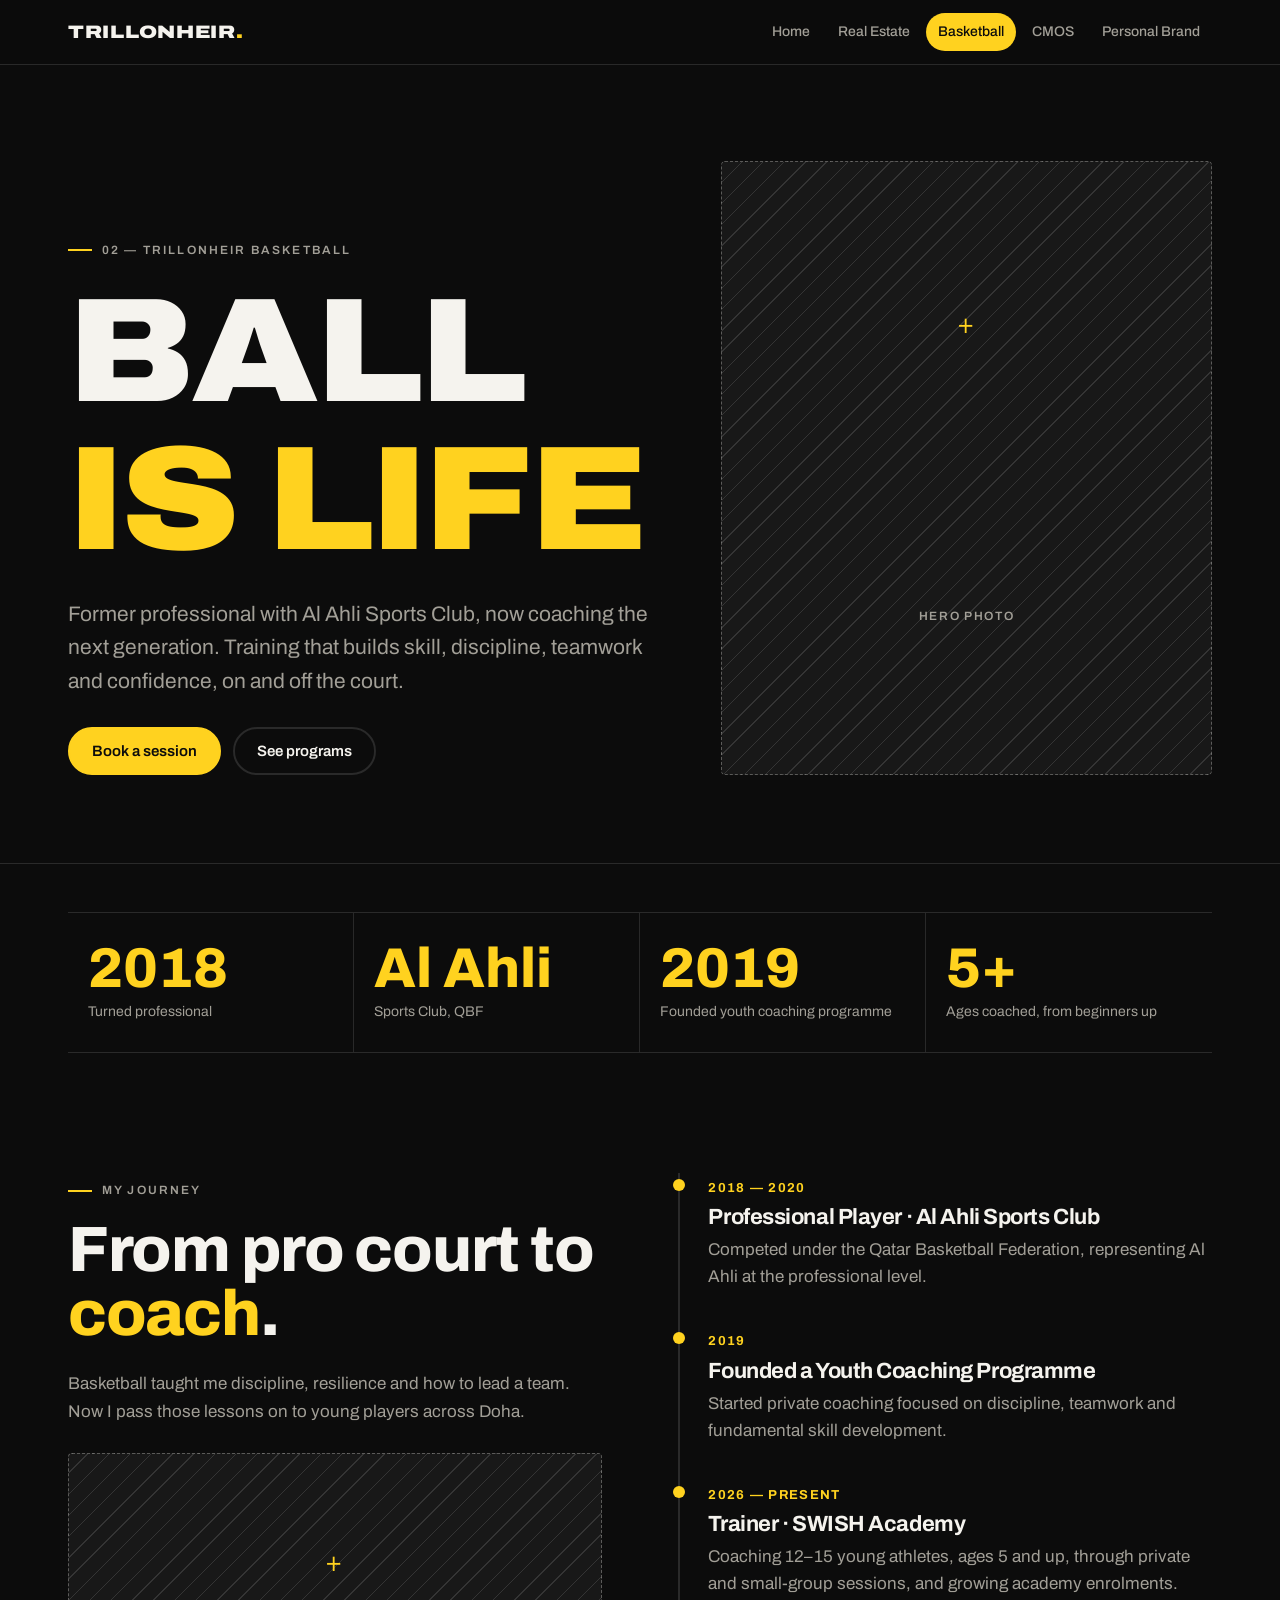
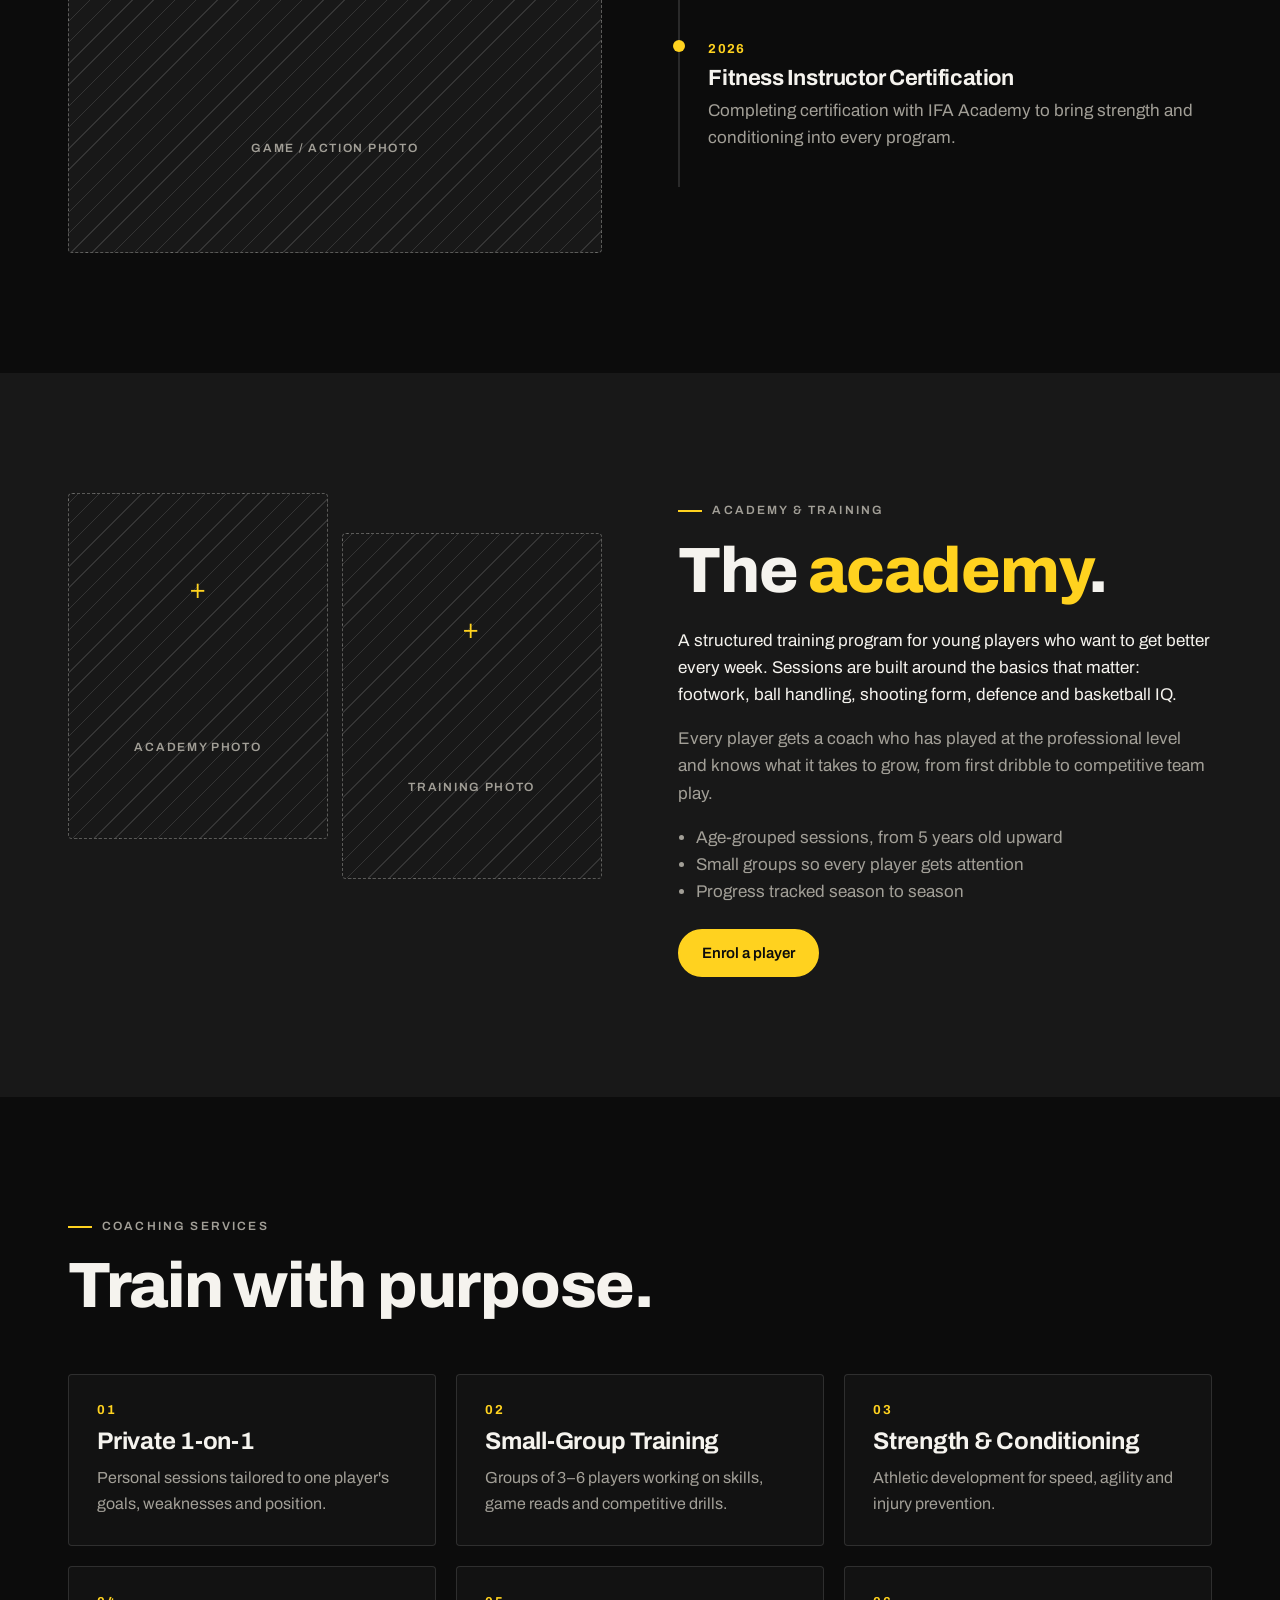
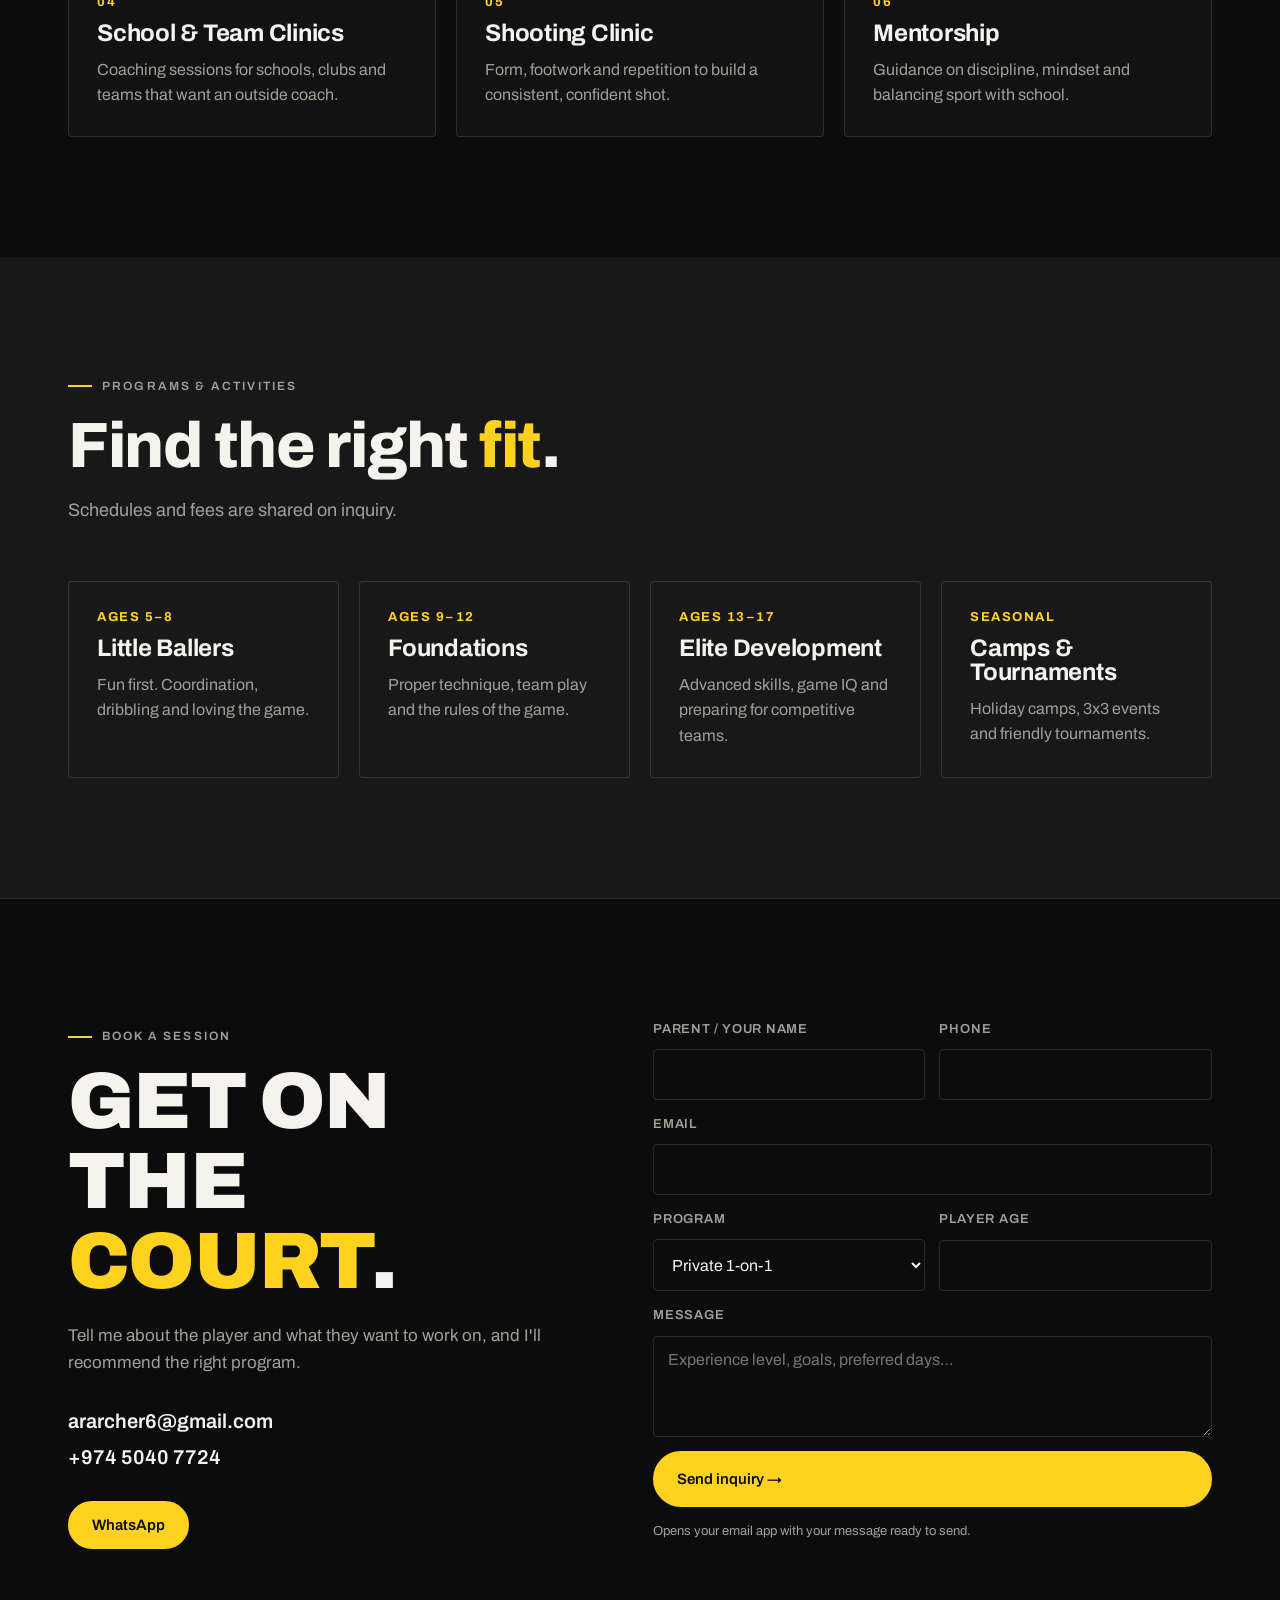
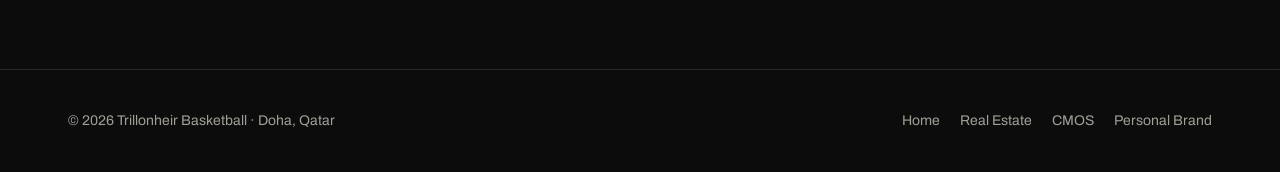
==== basketball.html @ c159a41c "Initial Trillonheir multi-page portfolio site Co-Authored-By: Claude Opus 5.5 <noreply@anthropic.com" ====
<!doctype html>
<html lang="en">
<head>
  <meta charset="utf-8">
  <meta name="viewport" content="width=device-width, initial-scale=1">
  <title>Basketball — Trillonheir</title>
  <meta name="description" content="Former Al Ahli Sports Club professional Abdur-Rahmaan Archer: basketball journey, academy, coaching services and youth programs in Doha.">
  <link rel="preconnect" href="https://fonts.googleapis.com">
  <link rel="preconnect" href="https://fonts.gstatic.com" crossorigin>
  <link href="https://fonts.googleapis.com/css2?family=Archivo:wdth,wght@62..125,400..900&display=swap" rel="stylesheet">
  <link rel="stylesheet" href="css/style.css">
</head>
<body class="t-basketball">
  <a class="skip" href="#main">Skip to content</a>

  <header class="site-header">
    <div class="wrap">
      <a class="logo" href="index.html">TRILLONHEIR<span>.</span></a>
      <button class="nav-toggle" aria-expanded="false" aria-controls="nav">MENU</button>
      <nav class="nav" id="nav">
        <a href="index.html">Home</a>
        <a href="real-estate.html">Real Estate</a>
        <a href="basketball.html" aria-current="page">Basketball</a>
        <a href="cmos.html">CMOS</a>
        <a href="personal-brand.html">Personal Brand</a>
      </nav>
    </div>
  </header>

  <main id="main">
    <section class="page-hero">
      <div class="wrap">
        <div>
          <span class="eyebrow">02 — Trillonheir Basketball</span>
          <h1>Ball<br><span class="accent">is life</span></h1>
          <p class="lead">Former professional with Al Ahli Sports Club, now coaching the next generation. Training that builds skill,
            discipline, teamwork and confidence, on and off the court.</p>
          <div class="btn-row" style="margin-top:28px">
            <a class="btn" href="#contact">Book a session</a>
            <a class="btn ghost" href="#programs">See programs</a>
          </div>
        </div>
        <div class="hero-media">
          <div class="ph">Hero photo</div>
        </div>
      </div>
    </section>

    <div class="wrap" style="padding-top:48px">
      <div class="stats reveal">
        <div><strong>2018</strong><span>Turned professional</span></div>
        <div><strong>Al Ahli</strong><span>Sports Club, QBF</span></div>
        <div><strong>2019</strong><span>Founded youth coaching programme</span></div>
        <div><strong>5+</strong><span>Ages coached, from beginners up</span></div>
      </div>
    </div>

    <!-- JOURNEY -->
    <section id="journey">
      <div class="wrap split">
        <div class="reveal">
          <span class="eyebrow">My journey</span>
          <h2 style="font-size:clamp(36px,6vw,64px);font-weight:800;margin:18px 0 24px">From pro court to <span class="accent">coach</span>.</h2>
          <p class="muted">Basketball taught me discipline, resilience and how to lead a team. Now I pass those lessons on to
            young players across Doha.</p>
          <div class="ph" style="aspect-ratio:4/3;margin-top:28px">Game / action photo</div>
        </div>
        <ol class="timeline reveal">
          <li>
            <span class="when">2018 — 2020</span>
            <h3>Professional Player · Al Ahli Sports Club</h3>
            <p>Competed under the Qatar Basketball Federation, representing Al Ahli at the professional level.</p>
          </li>
          <li>
            <span class="when">2019</span>
            <h3>Founded a Youth Coaching Programme</h3>
            <p>Started private coaching focused on discipline, teamwork and fundamental skill development.</p>
          </li>
          <li>
            <span class="when">2026 — Present</span>
            <h3>Trainer · SWISH Academy</h3>
            <p>Coaching 12–15 young athletes, ages 5 and up, through private and small-group sessions, and growing academy enrolments.</p>
          </li>
          <li>
            <span class="when">2026</span>
            <h3>Fitness Instructor Certification</h3>
            <p>Completing certification with IFA Academy to bring strength and conditioning into every program.</p>
          </li>
        </ol>
      </div>
    </section>

    <!-- ACADEMY -->
    <section class="alt" id="academy">
      <div class="wrap split">
        <div class="reveal" style="display:grid;grid-template-columns:1fr 1fr;gap:14px">
          <div class="ph" style="aspect-ratio:3/4">Academy photo</div>
          <div class="ph" style="aspect-ratio:3/4;margin-top:40px">Training photo</div>
        </div>
        <div class="reveal">
          <span class="eyebrow">Academy &amp; training</span>
          <h2 style="font-size:clamp(36px,6vw,64px);font-weight:800;margin:18px 0 24px">The <span class="accent">academy</span>.</h2>
          <p>A structured training program for young players who want to get better every week. Sessions are built around
            the basics that matter: footwork, ball handling, shooting form, defence and basketball IQ.</p>
          <p class="muted">Every player gets a coach who has played at the professional level and knows what it takes to grow,
            from first dribble to competitive team play.</p>
          <ul class="muted" style="padding-left:18px;margin:0 0 24px">
            <li>Age-grouped sessions, from 5 years old upward</li>
            <li>Small groups so every player gets attention</li>
            <li>Progress tracked season to season</li>
          </ul>
          <a class="btn" href="#contact">Enrol a player</a>
        </div>
      </div>
    </section>

    <!-- COACHING SERVICES -->
    <section id="services">
      <div class="wrap">
        <div class="section-head reveal">
          <span class="eyebrow">Coaching services</span>
          <h2>Train with purpose.</h2>
        </div>
        <div class="grid grid-3">
          <div class="card reveal"><span class="num">01</span><h3>Private 1-on-1</h3><p>Personal sessions tailored to one player's goals, weaknesses and position.</p></div>
          <div class="card reveal"><span class="num">02</span><h3>Small-Group Training</h3><p>Groups of 3–6 players working on skills, game reads and competitive drills.</p></div>
          <div class="card reveal"><span class="num">03</span><h3>Strength &amp; Conditioning</h3><p>Athletic development for speed, agility and injury prevention.</p></div>
          <div class="card reveal"><span class="num">04</span><h3>School &amp; Team Clinics</h3><p>Coaching sessions for schools, clubs and teams that want an outside coach.</p></div>
          <div class="card reveal"><span class="num">05</span><h3>Shooting Clinic</h3><p>Form, footwork and repetition to build a consistent, confident shot.</p></div>
          <div class="card reveal"><span class="num">06</span><h3>Mentorship</h3><p>Guidance on discipline, mindset and balancing sport with school.</p></div>
        </div>
      </div>
    </section>

    <!-- PROGRAMS -->
    <section class="alt" id="programs">
      <div class="wrap">
        <div class="section-head reveal">
          <span class="eyebrow">Programs &amp; activities</span>
          <h2>Find the right <span class="accent">fit</span>.</h2>
          <p>Schedules and fees are shared on inquiry.</p>
        </div>
        <div class="grid grid-4">
          <div class="card reveal"><span class="num">AGES 5–8</span><h3>Little Ballers</h3><p>Fun first. Coordination, dribbling and loving the game.</p></div>
          <div class="card reveal"><span class="num">AGES 9–12</span><h3>Foundations</h3><p>Proper technique, team play and the rules of the game.</p></div>
          <div class="card reveal"><span class="num">AGES 13–17</span><h3>Elite Development</h3><p>Advanced skills, game IQ and preparing for competitive teams.</p></div>
          <div class="card reveal"><span class="num">SEASONAL</span><h3>Camps &amp; Tournaments</h3><p>Holiday camps, 3x3 events and friendly tournaments.</p></div>
        </div>
      </div>
    </section>

    <!-- CONTACT -->
    <section class="contact" id="contact">
      <div class="wrap contact-grid">
        <div class="reveal">
          <span class="eyebrow">Book a session</span>
          <h2>Get on the <span class="accent">court</span>.</h2>
          <p class="muted">Tell me about the player and what they want to work on, and I'll recommend the right program.</p>
          <div class="contact-lines">
            <a href="mailto:ararcher6@gmail.com">ararcher6@gmail.com</a>
            <a href="tel:+97450407724">+974 5040 7724</a>
          </div>
          <div class="btn-row">
            <a class="btn" href="https://wa.me/97450407724?text=Hi%2C%20I%27d%20like%20to%20book%20basketball%20training" target="_blank" rel="noopener">WhatsApp</a>
          </div>
        </div>
        <form class="form reveal" data-to="ararcher6@gmail.com" data-subject="Basketball inquiry">
          <div class="row">
            <label>Parent / your name<input name="name" required autocomplete="name"></label>
            <label>Phone<input name="phone" type="tel" autocomplete="tel"></label>
          </div>
          <label>Email<input name="email" type="email" required autocomplete="email"></label>
          <div class="row">
            <label>Program
              <select name="topic"><option>Private 1-on-1</option><option>Small-group training</option><option>Academy enrolment</option><option>Camp / clinic</option><option>School or team booking</option></select>
            </label>
            <label>Player age<input name="age" inputmode="numeric"></label>
          </div>
          <label>Message<textarea name="message" rows="4" placeholder="Experience level, goals, preferred days…"></textarea></label>
          <button class="btn" type="submit">Send inquiry →</button>
          <p class="note">Opens your email app with your message ready to send.</p>
        </form>
      </div>
    </section>
  </main>

  <footer class="site-footer">
    <div class="wrap">
      <span>© <span data-year>2026</span> Trillonheir Basketball · Doha, Qatar</span>
      <nav><a href="index.html">Home</a><a href="real-estate.html">Real Estate</a><a href="cmos.html">CMOS</a><a href="personal-brand.html">Personal Brand</a></nav>
    </div>
  </footer>
  <script src="js/main.js"></script>
</body>
</html>
---- css/style.css ----
/* =========================================================
   TRILLONHEIR — shared styles
   Each page sets a theme class on <body>:
     .t-home  .t-realestate  .t-basketball  .t-cmos  .t-personal
   Change a page's colours by editing its block below.
   ========================================================= */

:root {
  --font-display: "Archivo", "Arial Narrow", sans-serif;
  --font-body: "Archivo", system-ui, sans-serif;
  --radius: 4px;
  --max: 1240px;
  --gutter: clamp(16px, 4vw, 48px);
}

/* ---------- Colour identities ---------- */
.t-home {
  --bg: #f2eee5; --bg-2: #e8e2d4; --ink: #111; --muted: #5b574f;
  --accent: #111; --accent-ink: #f2eee5; --line: rgba(0,0,0,.14);
}
.t-basketball { /* black with yellow accents */
  --bg: #0c0c0c; --bg-2: #181818; --ink: #f5f3ee; --muted: #a29f97;
  --accent: #ffd21f; --accent-ink: #0c0c0c; --line: rgba(255,255,255,.12);
}
.t-cmos { /* blue with pink accents */
  --bg: #0b1a4a; --bg-2: #112562; --ink: #eef1ff; --muted: #9fabd6;
  --accent: #ff6fb1; --accent-ink: #0b1a4a; --line: rgba(255,255,255,.14);
}
.t-realestate { /* green with red accents */
  --bg: #0f3a2c; --bg-2: #154a39; --ink: #f1efe6; --muted: #a8bdb2;
  --accent: #e5483f; --accent-ink: #fff; --line: rgba(255,255,255,.14);
}
.t-personal {
  --bg: #ebe5d9; --bg-2: #dfd7c7; --ink: #1a1714; --muted: #6a6257;
  --accent: #1a1714; --accent-ink: #ebe5d9; --line: rgba(0,0,0,.14);
}

/* ---------- Base ---------- */
*, *::before, *::after { box-sizing: border-box; }
html { scroll-behavior: smooth; -webkit-text-size-adjust: 100%; }
body {
  margin: 0; background: var(--bg); color: var(--ink);
  font-family: var(--font-body); font-size: 17px; line-height: 1.6;
  -webkit-font-smoothing: antialiased;
}
img { display: block; max-width: 100%; height: auto; }
a { color: inherit; }
h1, h2, h3, h4 { font-family: var(--font-display); line-height: 1; margin: 0; letter-spacing: -.02em; }
p { margin: 0 0 1em; }
.wrap { width: 100%; max-width: var(--max); margin: 0 auto; padding: 0 var(--gutter); }
.accent { color: var(--accent); }
.muted { color: var(--muted); }
.eyebrow {
  font-size: 12px; font-weight: 600; letter-spacing: .18em; text-transform: uppercase;
  color: var(--muted); display: inline-flex; gap: 10px; align-items: center;
}
.eyebrow::before { content: ""; width: 24px; height: 2px; background: var(--accent); }
.skip { position: absolute; left: -999px; }
.skip:focus { left: 16px; top: 16px; z-index: 100; background: var(--accent); color: var(--accent-ink); padding: 8px 12px; }

/* ---------- Header / nav ---------- */
.site-header {
  position: sticky; top: 0; z-index: 50;
  background: color-mix(in srgb, var(--bg) 88%, transparent);
  backdrop-filter: blur(10px); -webkit-backdrop-filter: blur(10px);
  border-bottom: 1px solid var(--line);
}
.site-header .wrap { display: flex; align-items: center; justify-content: space-between; height: 64px; }
.logo { font-family: var(--font-display); font-weight: 900; font-stretch: 125%; letter-spacing: .04em; text-decoration: none; font-size: 18px; }
.logo span { color: var(--accent); }
.nav { display: flex; gap: 4px; }
.nav a {
  text-decoration: none; font-size: 14px; font-weight: 500; padding: 8px 12px; border-radius: 99px;
  color: var(--muted); transition: color .2s, background .2s;
}
.nav a:hover { color: var(--ink); background: var(--line); }
.nav a[aria-current="page"] { color: var(--accent-ink); background: var(--accent); }
.nav-toggle {
  display: none; background: none; border: 1px solid var(--line); color: var(--ink);
  border-radius: 99px; padding: 8px 14px; font: 600 13px var(--font-body); letter-spacing: .08em; cursor: pointer;
}
@media (max-width: 860px) {
  .nav-toggle { display: block; }
  .nav {
    position: absolute; top: 64px; left: 0; right: 0; flex-direction: column; gap: 0;
    background: var(--bg); border-bottom: 1px solid var(--line); padding: 8px var(--gutter) 16px;
    display: none;
  }
  .nav.open { display: flex; }
  .nav a { padding: 14px 4px; border-radius: 0; border-bottom: 1px solid var(--line); font-size: 17px; }
  .nav a[aria-current="page"] { background: none; color: var(--accent); }
}

/* ---------- Buttons ---------- */
.btn {
  display: inline-flex; align-items: center; gap: 10px; text-decoration: none; cursor: pointer;
  font: 600 15px var(--font-body); padding: 14px 22px; border-radius: 99px; border: 2px solid var(--accent);
  background: var(--accent); color: var(--accent-ink); transition: transform .15s, background .2s, color .2s;
}
.btn:hover { transform: translateY(-2px); }
.btn.ghost { background: transparent; color: var(--ink); border-color: var(--line); }
.btn.ghost:hover { border-color: var(--ink); }
.btn-row { display: flex; flex-wrap: wrap; gap: 12px; }

/* ---------- Sections ---------- */
section { padding: clamp(64px, 10vw, 120px) 0; }
.section-head { display: grid; gap: 18px; margin-bottom: clamp(32px, 5vw, 56px); max-width: 760px; }
.section-head h2 { font-size: clamp(36px, 6vw, 64px); font-weight: 800; }
.section-head p { color: var(--muted); font-size: 18px; margin: 0; }
.alt { background: var(--bg-2); }

/* ---------- Page hero (inner pages) ---------- */
.page-hero { padding: clamp(48px, 8vw, 96px) 0 clamp(48px, 8vw, 88px); border-bottom: 1px solid var(--line); }
.page-hero .wrap { display: grid; grid-template-columns: 1.2fr 1fr; gap: clamp(32px, 5vw, 64px); align-items: end; }
.page-hero h1 { font-size: clamp(42px, 12vw, 148px); font-weight: 900; font-stretch: 112%; text-transform: uppercase; margin: 18px 0 24px; }
.page-hero .lead { font-size: clamp(18px, 2vw, 21px); color: var(--muted); max-width: 52ch; }
.page-hero .hero-media { aspect-ratio: 4/5; border-radius: var(--radius); overflow: hidden; }
.page-hero .hero-media img { width: 100%; height: 100%; object-fit: cover; }
@media (max-width: 860px) { .page-hero .wrap { grid-template-columns: 1fr; } .page-hero .hero-media { aspect-ratio: 4/3; } }

/* ---------- Image placeholders (swap for <img>) ---------- */
.ph {
  position: relative; width: 100%; height: 100%; min-height: 180px; border-radius: var(--radius);
  background:
    repeating-linear-gradient(-45deg, transparent 0 14px, var(--line) 14px 15px),
    var(--bg-2);
  border: 1px dashed color-mix(in srgb, var(--ink) 30%, transparent);
  display: grid; place-items: center; text-align: center; color: var(--muted);
  font-size: 12px; font-weight: 600; letter-spacing: .14em; text-transform: uppercase; padding: 16px;
}
.ph[style*="aspect-ratio"] { height: auto; }
.grid > *, .split > *, [style*="grid-template-columns"] > * { min-width: 0; }
.ph::before { content: "+"; display: block; font-size: 28px; font-weight: 300; line-height: 1; margin-bottom: 6px; color: var(--accent); }

/* ---------- Cards / grids ---------- */
.grid { display: grid; gap: 20px; }
.grid-2 { grid-template-columns: repeat(2, 1fr); }
.grid-3 { grid-template-columns: repeat(3, 1fr); }
.grid-4 { grid-template-columns: repeat(4, 1fr); }
@media (max-width: 960px) { .grid-3, .grid-4 { grid-template-columns: repeat(2, 1fr); } }
@media (max-width: 620px) { .grid-2, .grid-3, .grid-4 { grid-template-columns: 1fr; } }

.card {
  border: 1px solid var(--line); border-radius: var(--radius); padding: 28px;
  display: flex; flex-direction: column; gap: 12px; background: color-mix(in srgb, var(--bg-2) 50%, transparent);
  transition: border-color .2s, transform .2s;
}
.card:hover { border-color: var(--accent); transform: translateY(-3px); }
.card .num { font: 700 13px var(--font-body); color: var(--accent); letter-spacing: .12em; }
.card h3 { font-size: 24px; font-weight: 700; letter-spacing: -.01em; }
.card p { color: var(--muted); margin: 0; font-size: 16px; }
.card ul { margin: 4px 0 0; padding-left: 18px; color: var(--muted); font-size: 15px; }

/* listing cards */
.listing { padding: 0; overflow: hidden; }
.listing .ph, .listing img { border-radius: 0; border: 0; aspect-ratio: 4/3; min-height: 0; }
.listing .body { padding: 22px 24px 26px; display: grid; gap: 8px; }
.tag {
  justify-self: start; font-size: 11px; font-weight: 700; letter-spacing: .14em; text-transform: uppercase;
  padding: 5px 10px; border-radius: 99px; background: var(--accent); color: var(--accent-ink);
}
.meta { display: flex; flex-wrap: wrap; gap: 6px 16px; font-size: 14px; color: var(--muted); }
.price { font-weight: 700; font-size: 18px; }

/* stat strip */
.stats { display: grid; grid-template-columns: repeat(4, 1fr); border-top: 1px solid var(--line); border-bottom: 1px solid var(--line); }
.stats > div { padding: 28px 20px; border-right: 1px solid var(--line); }
.stats > div:last-child { border-right: 0; }
.stats strong { display: block; font-family: var(--font-display); font-size: clamp(36px, 5vw, 56px); font-weight: 800; color: var(--accent); line-height: 1; }
.stats span { font-size: 14px; color: var(--muted); }
@media (max-width: 760px) { .stats { grid-template-columns: repeat(2, 1fr); } .stats > div:nth-child(2) { border-right: 0; } .stats > div:nth-child(-n+2) { border-bottom: 1px solid var(--line); } }

/* timeline */
.timeline { list-style: none; margin: 0; padding: 0; border-left: 2px solid var(--line); }
.timeline li { position: relative; padding: 0 0 36px 28px; }
.timeline li::before { content: ""; position: absolute; left: -7px; top: 6px; width: 12px; height: 12px; border-radius: 50%; background: var(--accent); }
.timeline .when { font-size: 13px; font-weight: 700; letter-spacing: .1em; text-transform: uppercase; color: var(--accent); }
.timeline h3 { font-size: 22px; margin: 6px 0 8px; font-weight: 700; }
.timeline p { color: var(--muted); margin: 0; }

/* split layout */
.split { display: grid; grid-template-columns: 1fr 1fr; gap: clamp(32px, 6vw, 80px); align-items: start; }
@media (max-width: 860px) { .split { grid-template-columns: 1fr; } }

/* ---------- Contact ---------- */
.contact { border-top: 1px solid var(--line); }
.contact-grid { display: grid; grid-template-columns: 1fr 1.1fr; gap: clamp(32px, 6vw, 80px); }
.contact h2 { font-size: clamp(40px, 7vw, 80px); font-weight: 900; text-transform: uppercase; margin: 16px 0 20px; }
.contact-lines { display: grid; gap: 4px; margin: 28px 0; }
.contact-lines a { font-size: 20px; text-decoration: none; font-weight: 600; }
.contact-lines a:hover { color: var(--accent); }
.form { display: grid; gap: 14px; }
.form label { display: grid; gap: 6px; font-size: 13px; font-weight: 600; letter-spacing: .06em; text-transform: uppercase; color: var(--muted); }
.form input, .form select, .form textarea {
  width: 100%; font: 400 16px var(--font-body); color: var(--ink); background: transparent;
  border: 1px solid var(--line); border-radius: var(--radius); padding: 14px; text-transform: none; letter-spacing: 0;
}
.form select option { color: #111; }
.form input:focus, .form select:focus, .form textarea:focus { outline: 2px solid var(--accent); outline-offset: 1px; border-color: transparent; }
.form .row { display: grid; grid-template-columns: 1fr 1fr; gap: 14px; }
.form .note { font-size: 13px; color: var(--muted); margin: 0; }
@media (max-width: 860px) { .contact-grid { grid-template-columns: 1fr; } }
@media (max-width: 520px) { .form .row { grid-template-columns: 1fr; } }

/* ---------- Footer ---------- */
.site-footer { border-top: 1px solid var(--line); padding: 40px 0; font-size: 14px; color: var(--muted); }
.site-footer .wrap { display: flex; flex-wrap: wrap; justify-content: space-between; gap: 20px; }
.site-footer nav { display: flex; flex-wrap: wrap; gap: 6px 20px; }
.site-footer a { text-decoration: none; }
.site-footer a:hover { color: var(--ink); }

/* ---------- Home ---------- */
.home-hero { padding: clamp(32px, 5vw, 56px) 0 0; }
.home-hero .wrap { display: grid; grid-template-columns: 1.3fr 1fr; gap: clamp(24px, 4vw, 56px); align-items: end; }
.wordmark {
  font-family: var(--font-display); font-weight: 900; font-stretch: 125%; text-transform: uppercase;
  font-size: clamp(48px, 10.5vw, 150px); line-height: .86; letter-spacing: -.03em; margin: 20px 0 28px;
}
.home-hero .intro { font-size: clamp(18px, 2vw, 22px); max-width: 46ch; }
.home-hero .portrait { aspect-ratio: 3/4; overflow: hidden; border-radius: var(--radius); }
.home-hero .portrait img { width: 100%; height: 100%; object-fit: cover; object-position: top; filter: grayscale(1); mix-blend-mode: multiply; }
@media (max-width: 860px) { .home-hero .wrap { grid-template-columns: 1fr; } .home-hero .portrait { aspect-ratio: 1/1; } }

/* Picture tiles linking to each page */
.tiles { display: grid; grid-template-columns: repeat(2, 1fr); gap: 16px; }
.tile {
  --t-bg: #111; --t-accent: #fff;
  position: relative; display: block; overflow: hidden; border-radius: var(--radius); aspect-ratio: 4/5;
  text-decoration: none; color: #fff; isolation: isolate;
  /* Shown until a cover photo is added */
  background:
    radial-gradient(circle at 85% 15%, color-mix(in srgb, var(--t-accent) 35%, transparent), transparent 55%),
    repeating-linear-gradient(-45deg, transparent 0 22px, rgba(255,255,255,.04) 22px 23px),
    var(--t-bg);
}
.tile img { position: absolute; inset: 0; width: 100%; height: 100%; object-fit: cover; transition: transform .6s ease; z-index: -2; }
.tile::after {
  content: ""; position: absolute; inset: 0; z-index: -1;
  background: linear-gradient(180deg, transparent 30%, color-mix(in srgb, var(--t-bg) 92%, transparent) 88%);
}
.tile:hover img { transform: scale(1.05); }
.tile .tile-body { position: absolute; left: 0; right: 0; bottom: 0; padding: clamp(20px, 3vw, 32px); }
.tile .tile-num { font-size: 13px; font-weight: 700; letter-spacing: .14em; color: var(--t-accent); }
.tile h3 { font-size: clamp(36px, 5vw, 64px); font-weight: 900; font-stretch: 112%; text-transform: uppercase; margin: 8px 0 10px; }
.tile p { margin: 0; opacity: .85; font-size: 16px; max-width: 36ch; }
.tile .go {
  position: absolute; top: clamp(16px, 2vw, 24px); right: clamp(16px, 2vw, 24px);
  width: 52px; height: 52px; border-radius: 50%; background: var(--t-accent); color: var(--t-bg);
  display: grid; place-items: center; font-size: 22px; transition: transform .3s;
}
.tile:hover .go { transform: rotate(-45deg); }
.tile.re { --t-bg: #0f3a2c; --t-accent: #e5483f; }
.tile.bb { --t-bg: #0c0c0c; --t-accent: #ffd21f; }
.tile.cm { --t-bg: #0b1a4a; --t-accent: #ff6fb1; }
.tile.pb { --t-bg: #2a2520; --t-accent: #ebe5d9; }
@media (max-width: 700px) { .tiles { grid-template-columns: 1fr; } .tile { aspect-ratio: 4/4.4; } }

/* Gallery (masonry via columns) */
.gallery { columns: 3 260px; column-gap: 16px; }
.gallery figure { margin: 0 0 16px; break-inside: avoid; position: relative; border-radius: var(--radius); overflow: hidden; }
.gallery figcaption {
  position: absolute; left: 10px; bottom: 10px; right: 10px; font-size: 12px; font-weight: 600; letter-spacing: .06em;
  color: #fff; background: rgba(0,0,0,.55); backdrop-filter: blur(4px); padding: 6px 10px; border-radius: 99px; width: fit-content;
}

/* Personal brand mood board */
.mood { display: grid; grid-template-columns: repeat(6, 1fr); grid-auto-rows: 120px; gap: 14px; }
.mood .ph { min-height: 0; }
.mood .a { grid-column: span 3; grid-row: span 4; }
.mood .b { grid-column: span 3; grid-row: span 2; }
.mood .c { grid-column: span 2; grid-row: span 2; }
.mood .d { grid-column: span 1; grid-row: span 2; }
.mood .e { grid-column: span 2; grid-row: span 3; }
.mood .f { grid-column: span 4; grid-row: span 3; }
@media (max-width: 720px) {
  .mood { grid-template-columns: repeat(2, 1fr); grid-auto-rows: 110px; }
  .mood .a, .mood .f { grid-column: span 2; grid-row: span 3; }
  .mood .b, .mood .c, .mood .d, .mood .e { grid-column: span 1; grid-row: span 2; }
}

/* Reveal on scroll */
.reveal { opacity: 0; transform: translateY(24px); transition: opacity .7s ease, transform .7s ease; }
.reveal.in { opacity: 1; transform: none; }
@media (prefers-reduced-motion: reduce) { .reveal { opacity: 1; transform: none; } }
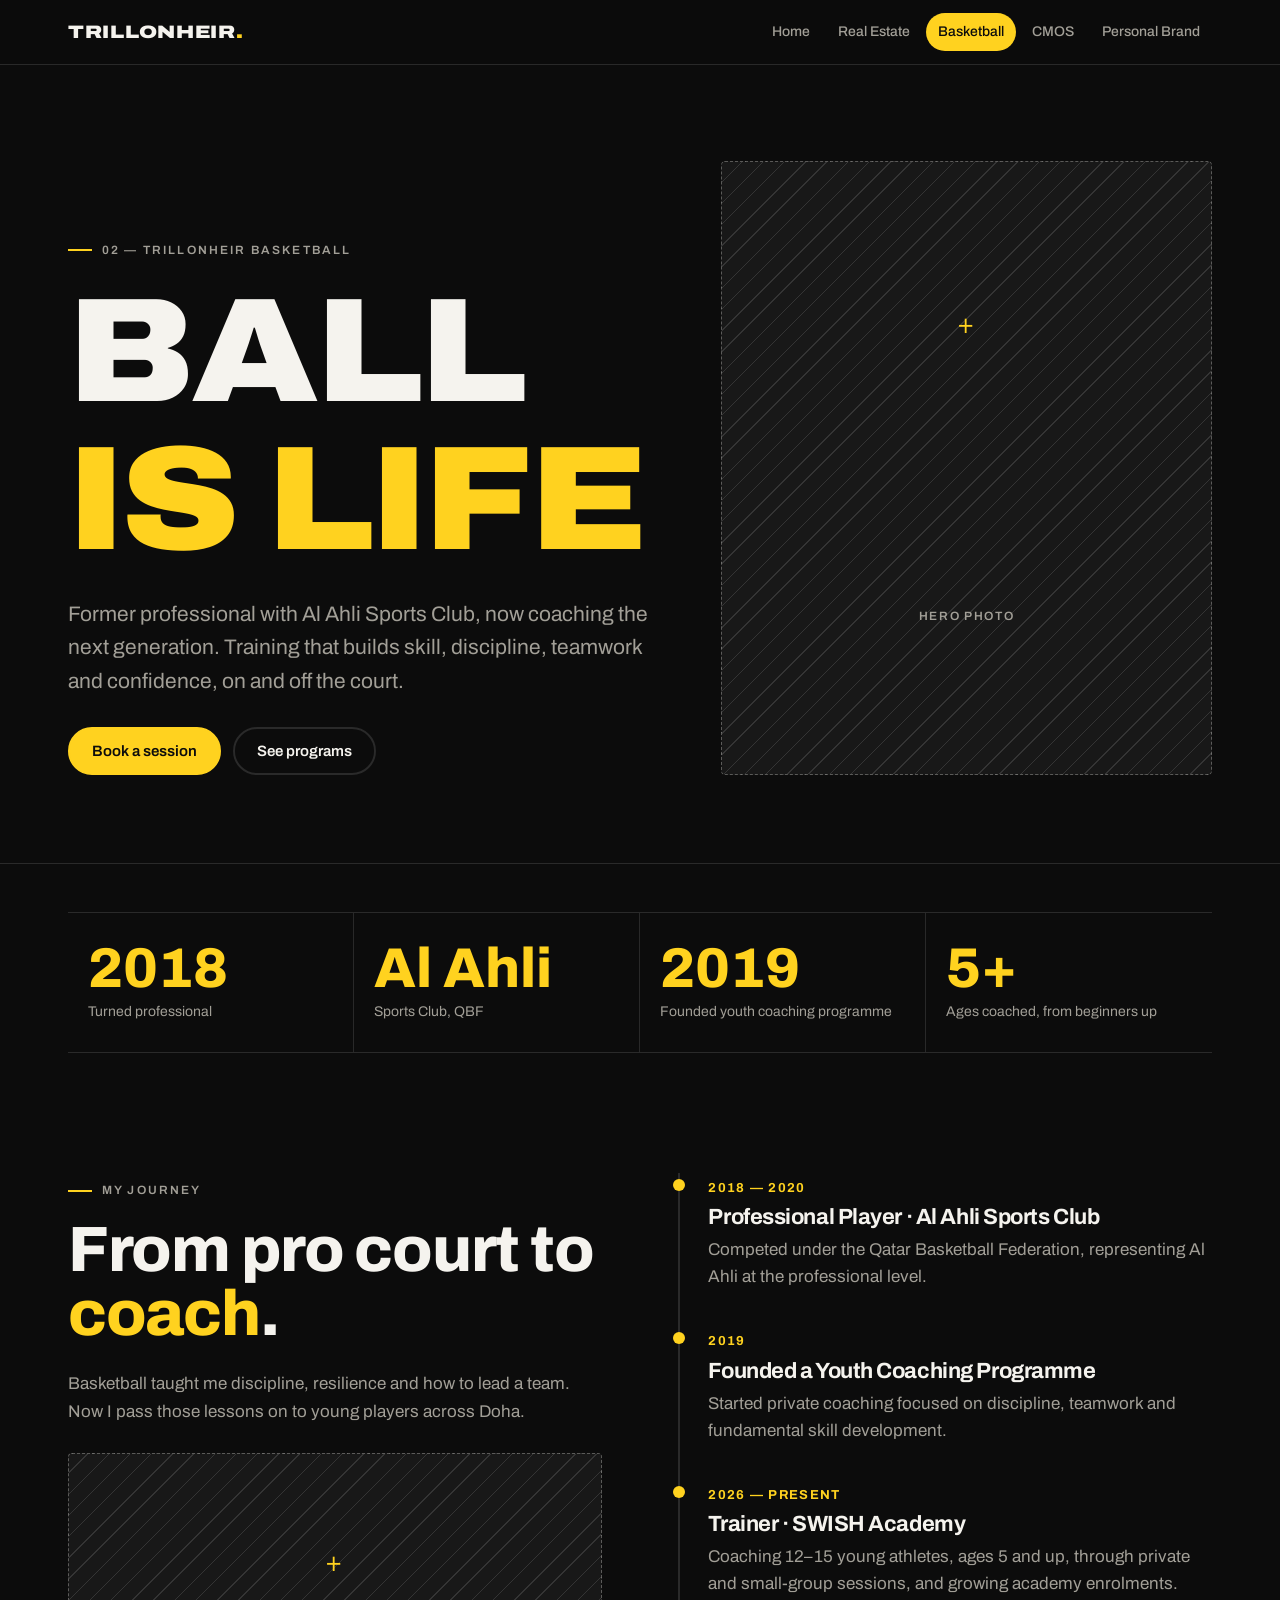
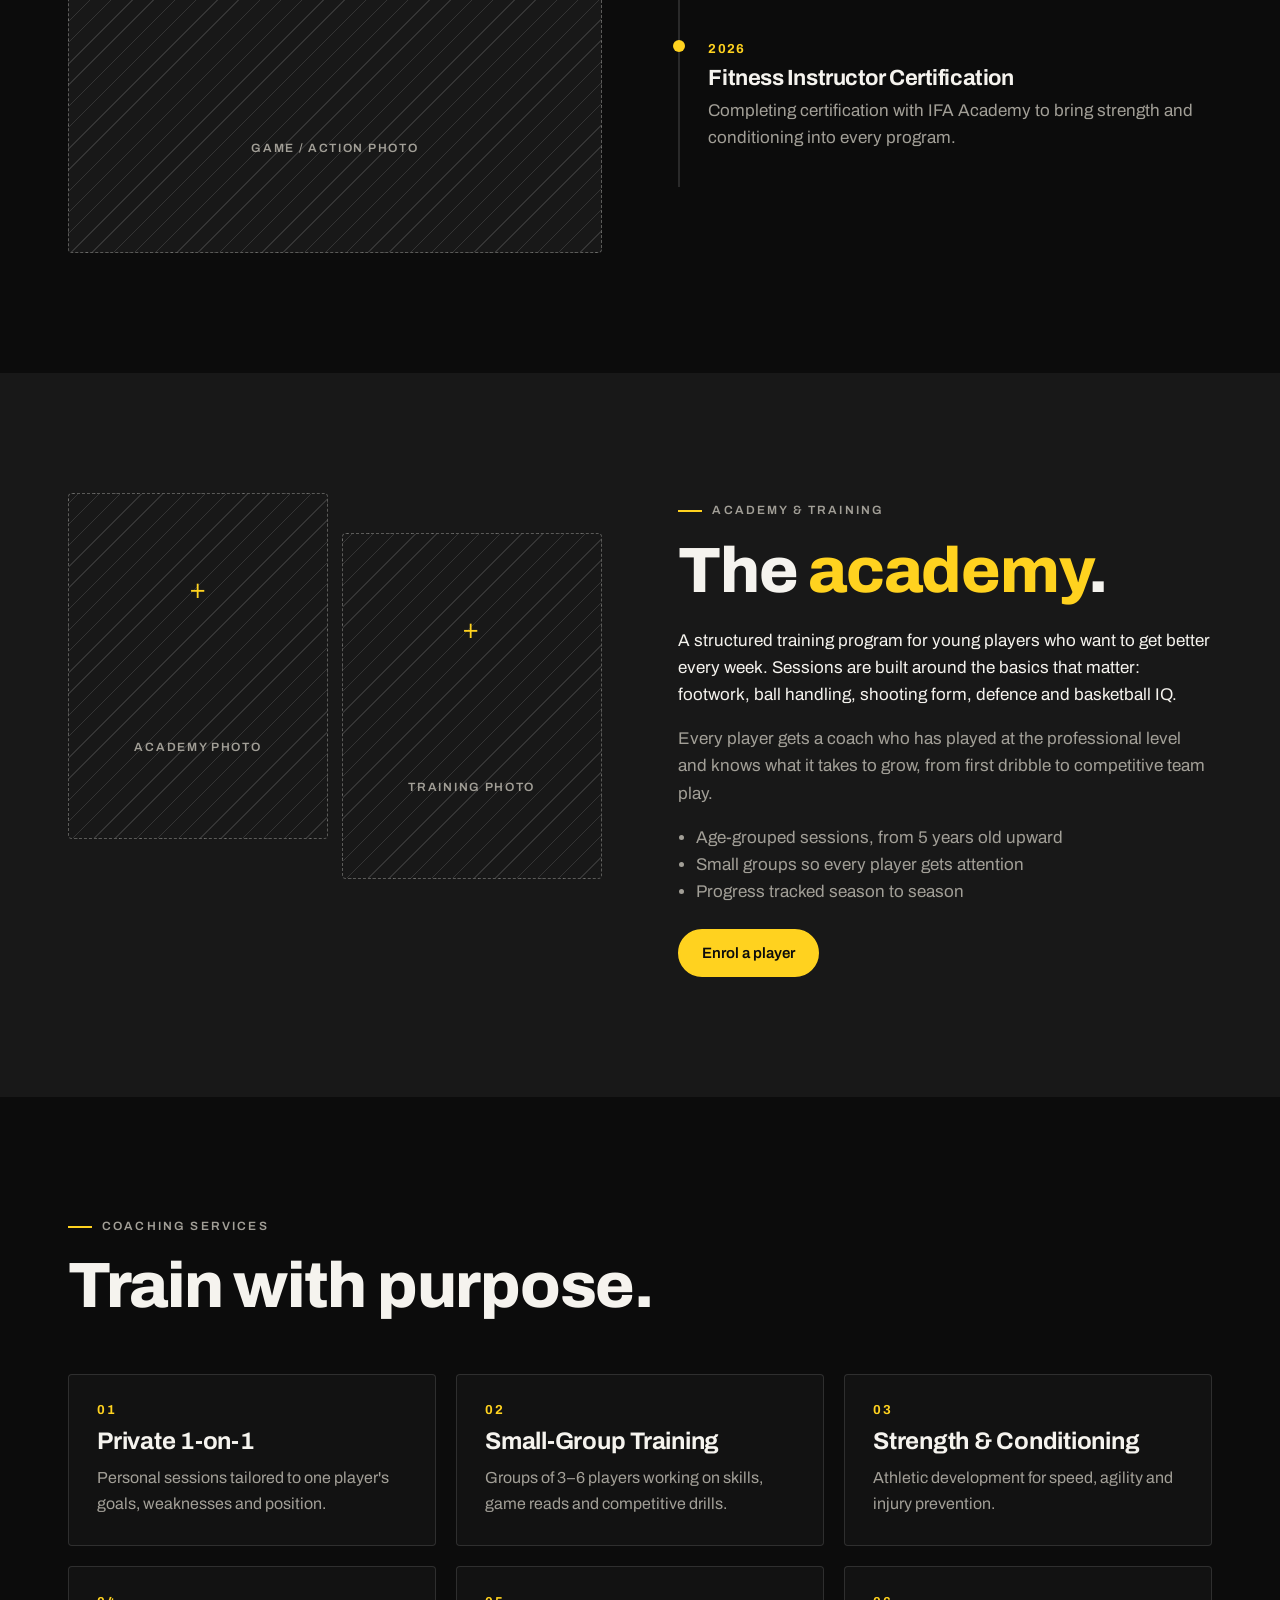
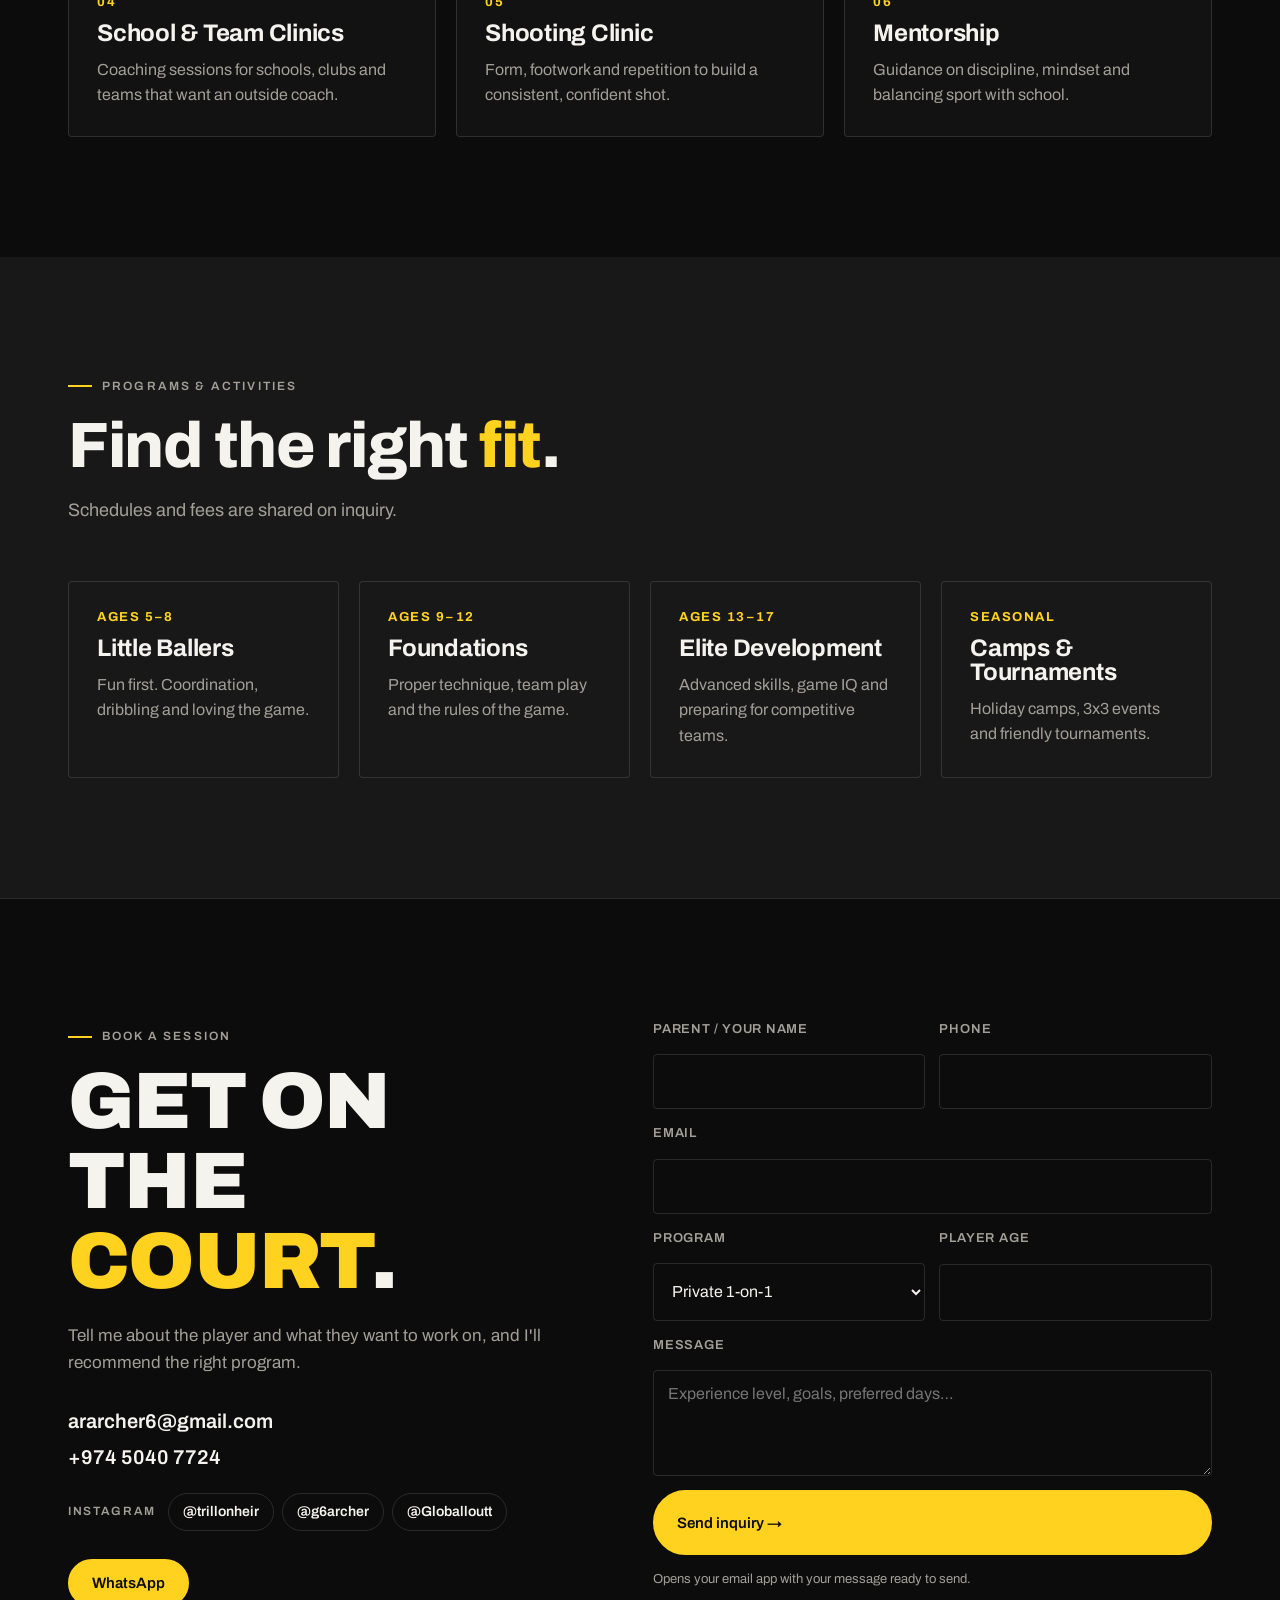
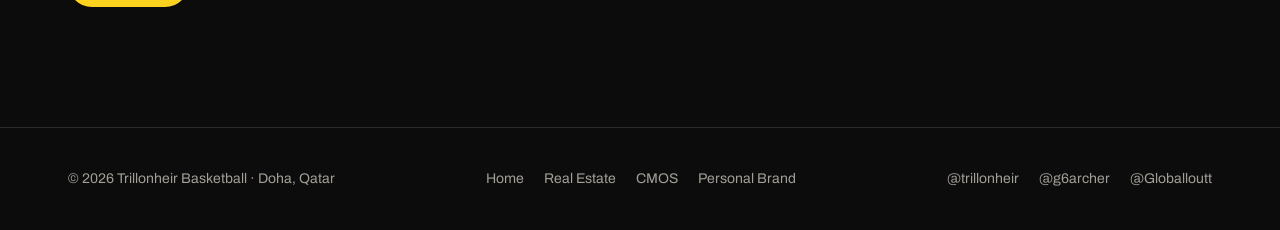
==== commit 5e8d5417: "Add founder photo to homepage and Instagram links on every page Co-Authored-By: Claude Opus 5.5 <nor" ====
--- a/basketball.html
+++ b/basketball.html
@@ -160,6 +160,12 @@
             <a href="mailto:ararcher6@gmail.com">ararcher6@gmail.com</a>
             <a href="tel:+97450407724">+974 5040 7724</a>
           </div>
+          <div class="socials" aria-label="Instagram">
+            <span>Instagram</span>
+            <a href="https://www.instagram.com/trillonheir/" target="_blank" rel="noopener">@trillonheir</a>
+            <a href="https://www.instagram.com/g6archer/" target="_blank" rel="noopener">@g6archer</a>
+            <a href="https://www.instagram.com/globalloutt/" target="_blank" rel="noopener">@Globalloutt</a>
+          </div>
           <div class="btn-row">
             <a class="btn" href="https://wa.me/97450407724?text=Hi%2C%20I%27d%20like%20to%20book%20basketball%20training" target="_blank" rel="noopener">WhatsApp</a>
           </div>
@@ -188,6 +194,7 @@
     <div class="wrap">
       <span>© <span data-year>2026</span> Trillonheir Basketball · Doha, Qatar</span>
       <nav><a href="index.html">Home</a><a href="real-estate.html">Real Estate</a><a href="cmos.html">CMOS</a><a href="personal-brand.html">Personal Brand</a></nav>
+      <nav aria-label="Instagram"><a href="https://www.instagram.com/trillonheir/" target="_blank" rel="noopener">@trillonheir</a><a href="https://www.instagram.com/g6archer/" target="_blank" rel="noopener">@g6archer</a><a href="https://www.instagram.com/globalloutt/" target="_blank" rel="noopener">@Globalloutt</a></nav>
     </div>
   </footer>
   <script src="js/main.js"></script>
--- a/css/style.css
+++ b/css/style.css
@@ -282,3 +282,19 @@
 .reveal { opacity: 0; transform: translateY(24px); transition: opacity .7s ease, transform .7s ease; }
 .reveal.in { opacity: 1; transform: none; }
 @media (prefers-reduced-motion: reduce) { .reveal { opacity: 1; transform: none; } }
+
+/* Instagram links (contact sections) */
+.socials { display: flex; flex-wrap: wrap; align-items: center; gap: 8px; margin: -8px 0 28px; }
+.socials span { font-size: 12px; font-weight: 600; letter-spacing: .14em; text-transform: uppercase; color: var(--muted); margin-right: 4px; }
+.socials a {
+  text-decoration: none; font-size: 14px; font-weight: 600; padding: 7px 14px; border-radius: 99px;
+  border: 1px solid var(--line); transition: border-color .2s, color .2s;
+}
+.socials a:hover { border-color: var(--accent); color: var(--accent); }
+
+/* Founder photo label on the homepage */
+.home-hero .portrait { position: relative; }
+.portrait-tag {
+  position: absolute; left: 14px; bottom: 14px; font-size: 12px; font-weight: 700; letter-spacing: .12em; text-transform: uppercase;
+  background: var(--ink); color: var(--bg); padding: 7px 12px; border-radius: 99px;
+}
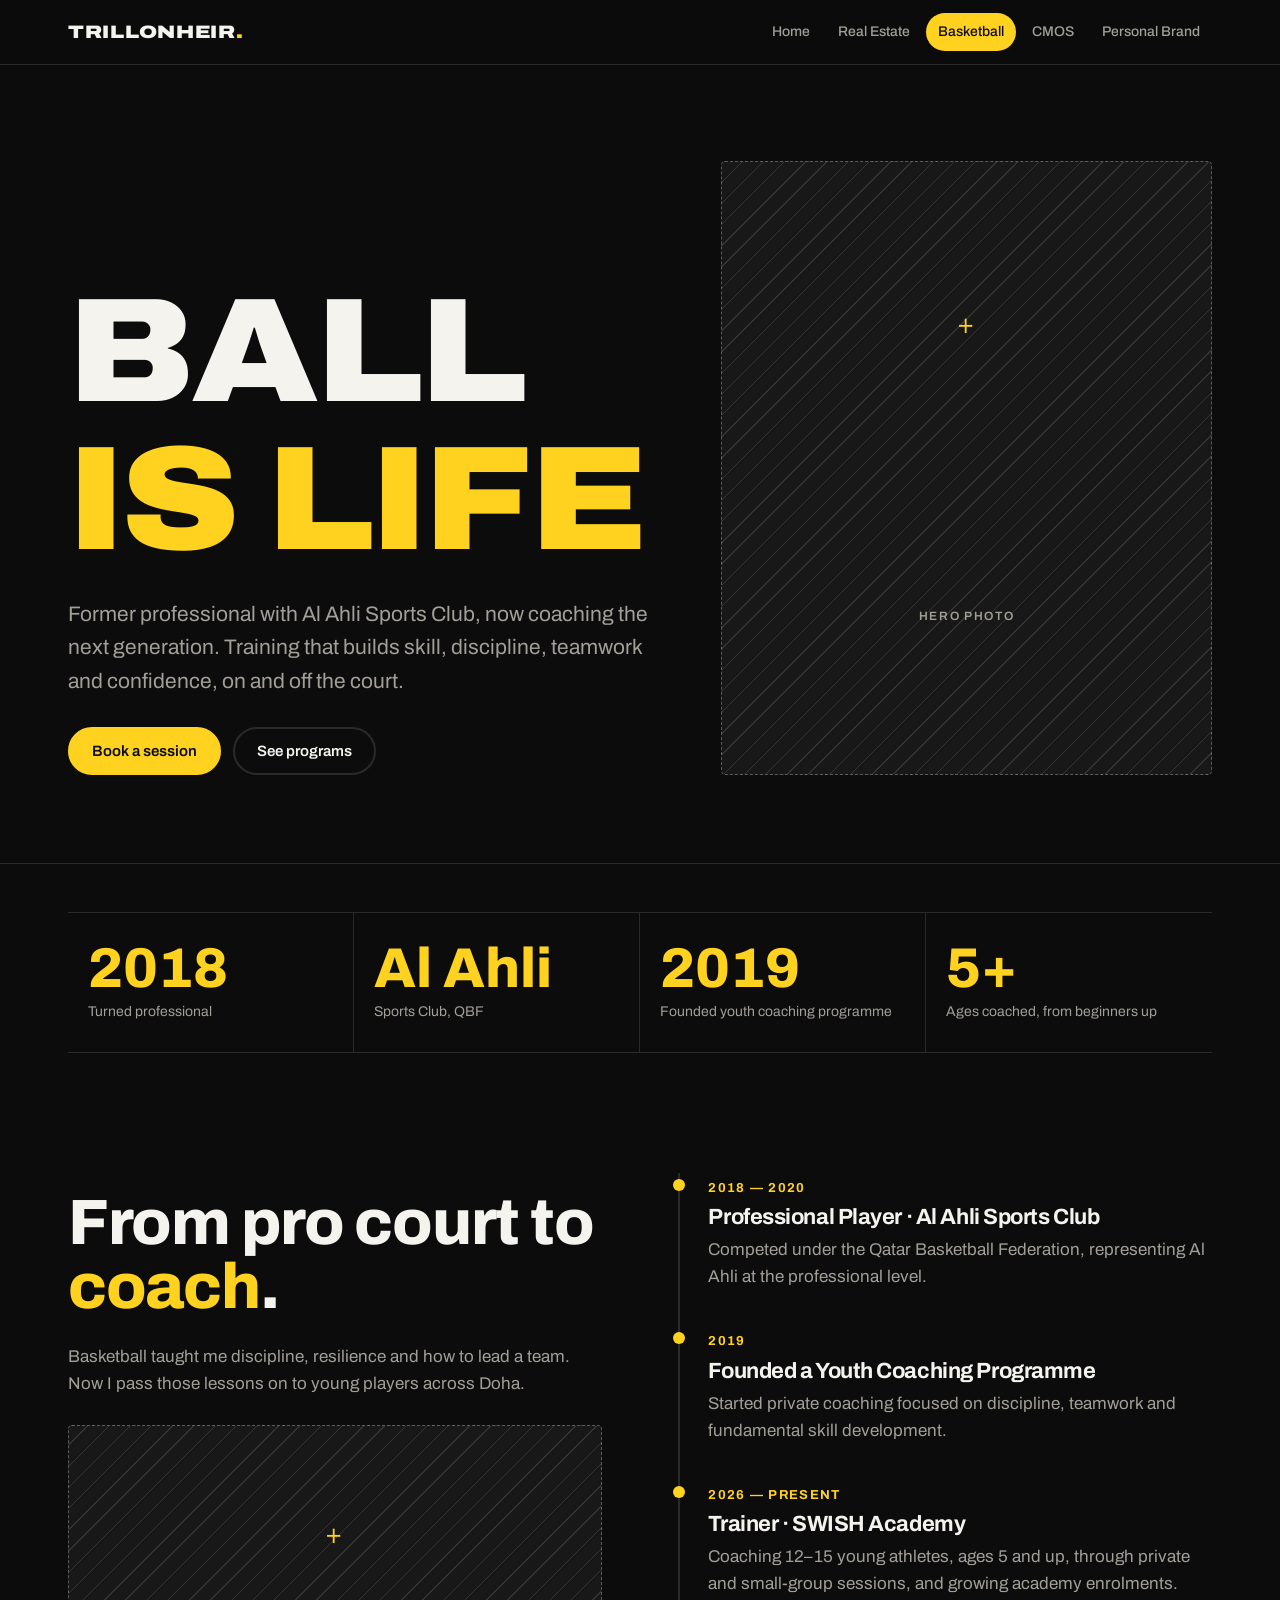
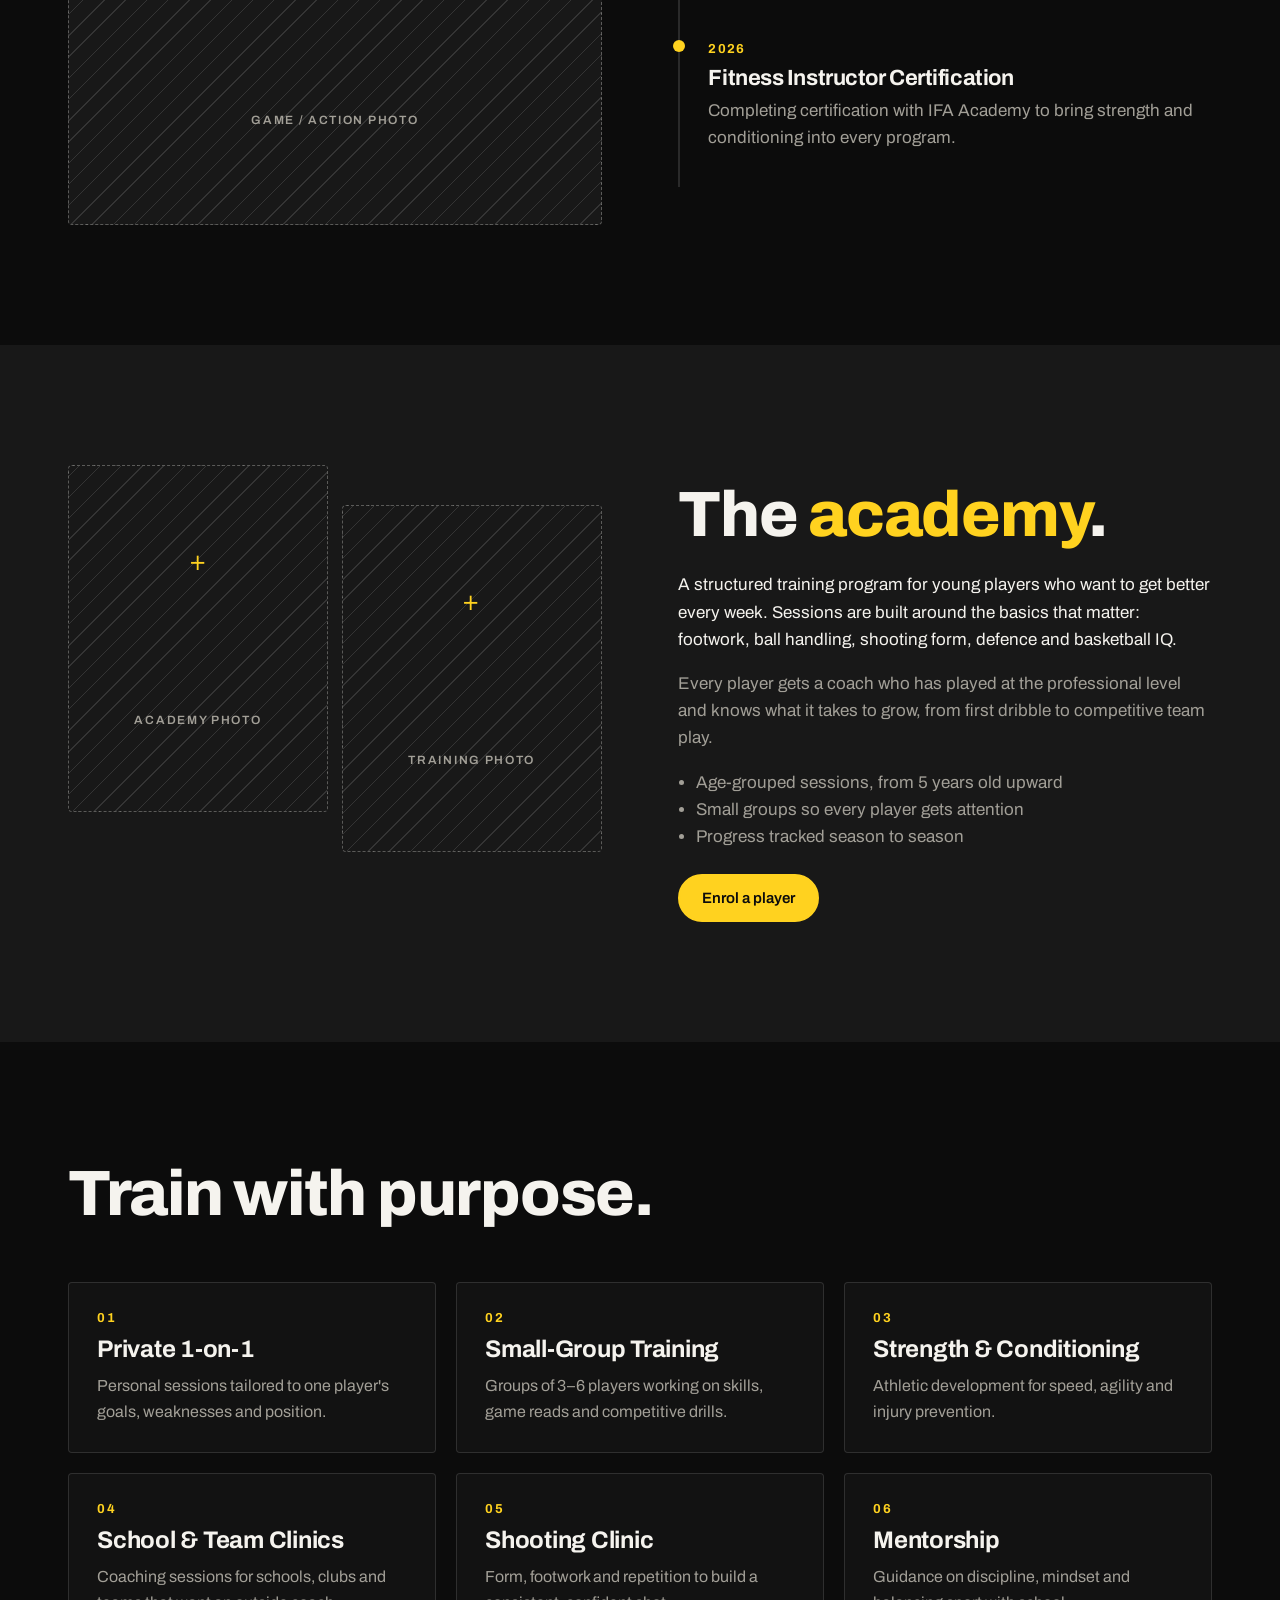
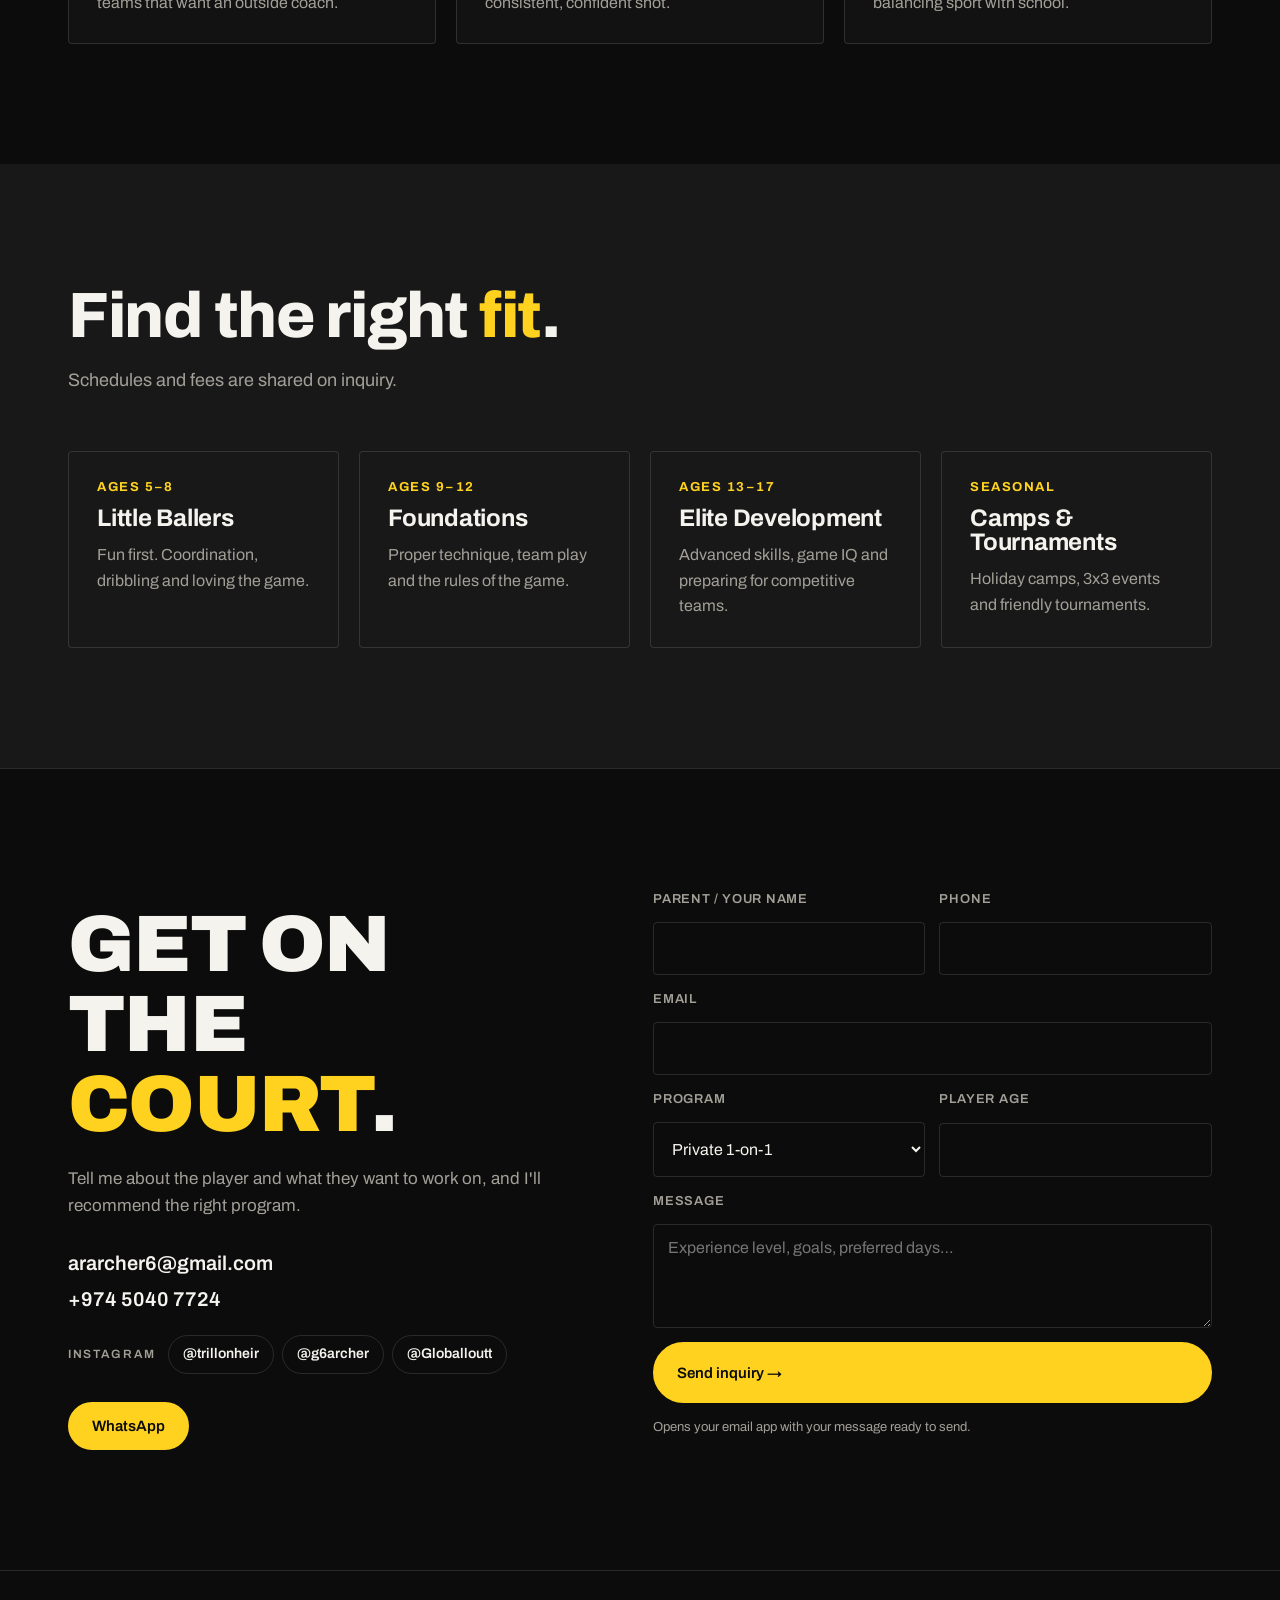
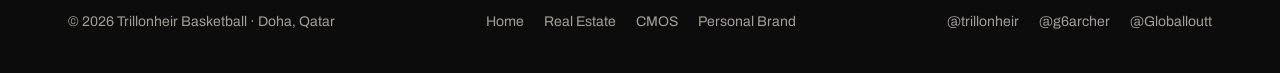
==== commit 41c5ef62: "Remove small label headings, cut out and shrink founder photo Co-Authored-By: Claude Opus 5.5 <norep" ====
--- a/basketball.html
+++ b/basketball.html
@@ -31,7 +31,6 @@
     <section class="page-hero">
       <div class="wrap">
         <div>
-          <span class="eyebrow">02 — Trillonheir Basketball</span>
           <h1>Ball<br><span class="accent">is life</span></h1>
           <p class="lead">Former professional with Al Ahli Sports Club, now coaching the next generation. Training that builds skill,
             discipline, teamwork and confidence, on and off the court.</p>
@@ -59,7 +58,6 @@
     <section id="journey">
       <div class="wrap split">
         <div class="reveal">
-          <span class="eyebrow">My journey</span>
           <h2 style="font-size:clamp(36px,6vw,64px);font-weight:800;margin:18px 0 24px">From pro court to <span class="accent">coach</span>.</h2>
           <p class="muted">Basketball taught me discipline, resilience and how to lead a team. Now I pass those lessons on to
             young players across Doha.</p>
@@ -98,7 +96,6 @@
           <div class="ph" style="aspect-ratio:3/4;margin-top:40px">Training photo</div>
         </div>
         <div class="reveal">
-          <span class="eyebrow">Academy &amp; training</span>
           <h2 style="font-size:clamp(36px,6vw,64px);font-weight:800;margin:18px 0 24px">The <span class="accent">academy</span>.</h2>
           <p>A structured training program for young players who want to get better every week. Sessions are built around
             the basics that matter: footwork, ball handling, shooting form, defence and basketball IQ.</p>
@@ -118,7 +115,6 @@
     <section id="services">
       <div class="wrap">
         <div class="section-head reveal">
-          <span class="eyebrow">Coaching services</span>
           <h2>Train with purpose.</h2>
         </div>
         <div class="grid grid-3">
@@ -136,7 +132,6 @@
     <section class="alt" id="programs">
       <div class="wrap">
         <div class="section-head reveal">
-          <span class="eyebrow">Programs &amp; activities</span>
           <h2>Find the right <span class="accent">fit</span>.</h2>
           <p>Schedules and fees are shared on inquiry.</p>
         </div>
@@ -153,7 +148,6 @@
     <section class="contact" id="contact">
       <div class="wrap contact-grid">
         <div class="reveal">
-          <span class="eyebrow">Book a session</span>
           <h2>Get on the <span class="accent">court</span>.</h2>
           <p class="muted">Tell me about the player and what they want to work on, and I'll recommend the right program.</p>
           <div class="contact-lines">
--- a/css/style.css
+++ b/css/style.css
@@ -50,11 +50,6 @@
 .wrap { width: 100%; max-width: var(--max); margin: 0 auto; padding: 0 var(--gutter); }
 .accent { color: var(--accent); }
 .muted { color: var(--muted); }
-.eyebrow {
-  font-size: 12px; font-weight: 600; letter-spacing: .18em; text-transform: uppercase;
-  color: var(--muted); display: inline-flex; gap: 10px; align-items: center;
-}
-.eyebrow::before { content: ""; width: 24px; height: 2px; background: var(--accent); }
 .skip { position: absolute; left: -999px; }
 .skip:focus { left: 16px; top: 16px; z-index: 100; background: var(--accent); color: var(--accent-ink); padding: 8px 12px; }
 
@@ -217,9 +212,9 @@
   font-size: clamp(48px, 10.5vw, 150px); line-height: .86; letter-spacing: -.03em; margin: 20px 0 28px;
 }
 .home-hero .intro { font-size: clamp(18px, 2vw, 22px); max-width: 46ch; }
-.home-hero .portrait { aspect-ratio: 3/4; overflow: hidden; border-radius: var(--radius); }
-.home-hero .portrait img { width: 100%; height: 100%; object-fit: cover; object-position: top; filter: grayscale(1); mix-blend-mode: multiply; }
-@media (max-width: 860px) { .home-hero .wrap { grid-template-columns: 1fr; } .home-hero .portrait { aspect-ratio: 1/1; } }
+.home-hero .portrait { width: 100%; max-width: 300px; justify-self: end; aspect-ratio: 3/4; overflow: hidden; border-radius: var(--radius); }
+.home-hero .portrait img { width: 100%; height: 100%; object-fit: cover; object-position: top; filter: grayscale(1); }
+@media (max-width: 860px) { .home-hero .wrap { grid-template-columns: 1fr; } .home-hero .portrait { max-width: 240px; justify-self: start; } }
 
 /* Picture tiles linking to each page */
 .tiles { display: grid; grid-template-columns: repeat(2, 1fr); gap: 16px; }
@@ -240,7 +235,6 @@
 }
 .tile:hover img { transform: scale(1.05); }
 .tile .tile-body { position: absolute; left: 0; right: 0; bottom: 0; padding: clamp(20px, 3vw, 32px); }
-.tile .tile-num { font-size: 13px; font-weight: 700; letter-spacing: .14em; color: var(--t-accent); }
 .tile h3 { font-size: clamp(36px, 5vw, 64px); font-weight: 900; font-stretch: 112%; text-transform: uppercase; margin: 8px 0 10px; }
 .tile p { margin: 0; opacity: .85; font-size: 16px; max-width: 36ch; }
 .tile .go {
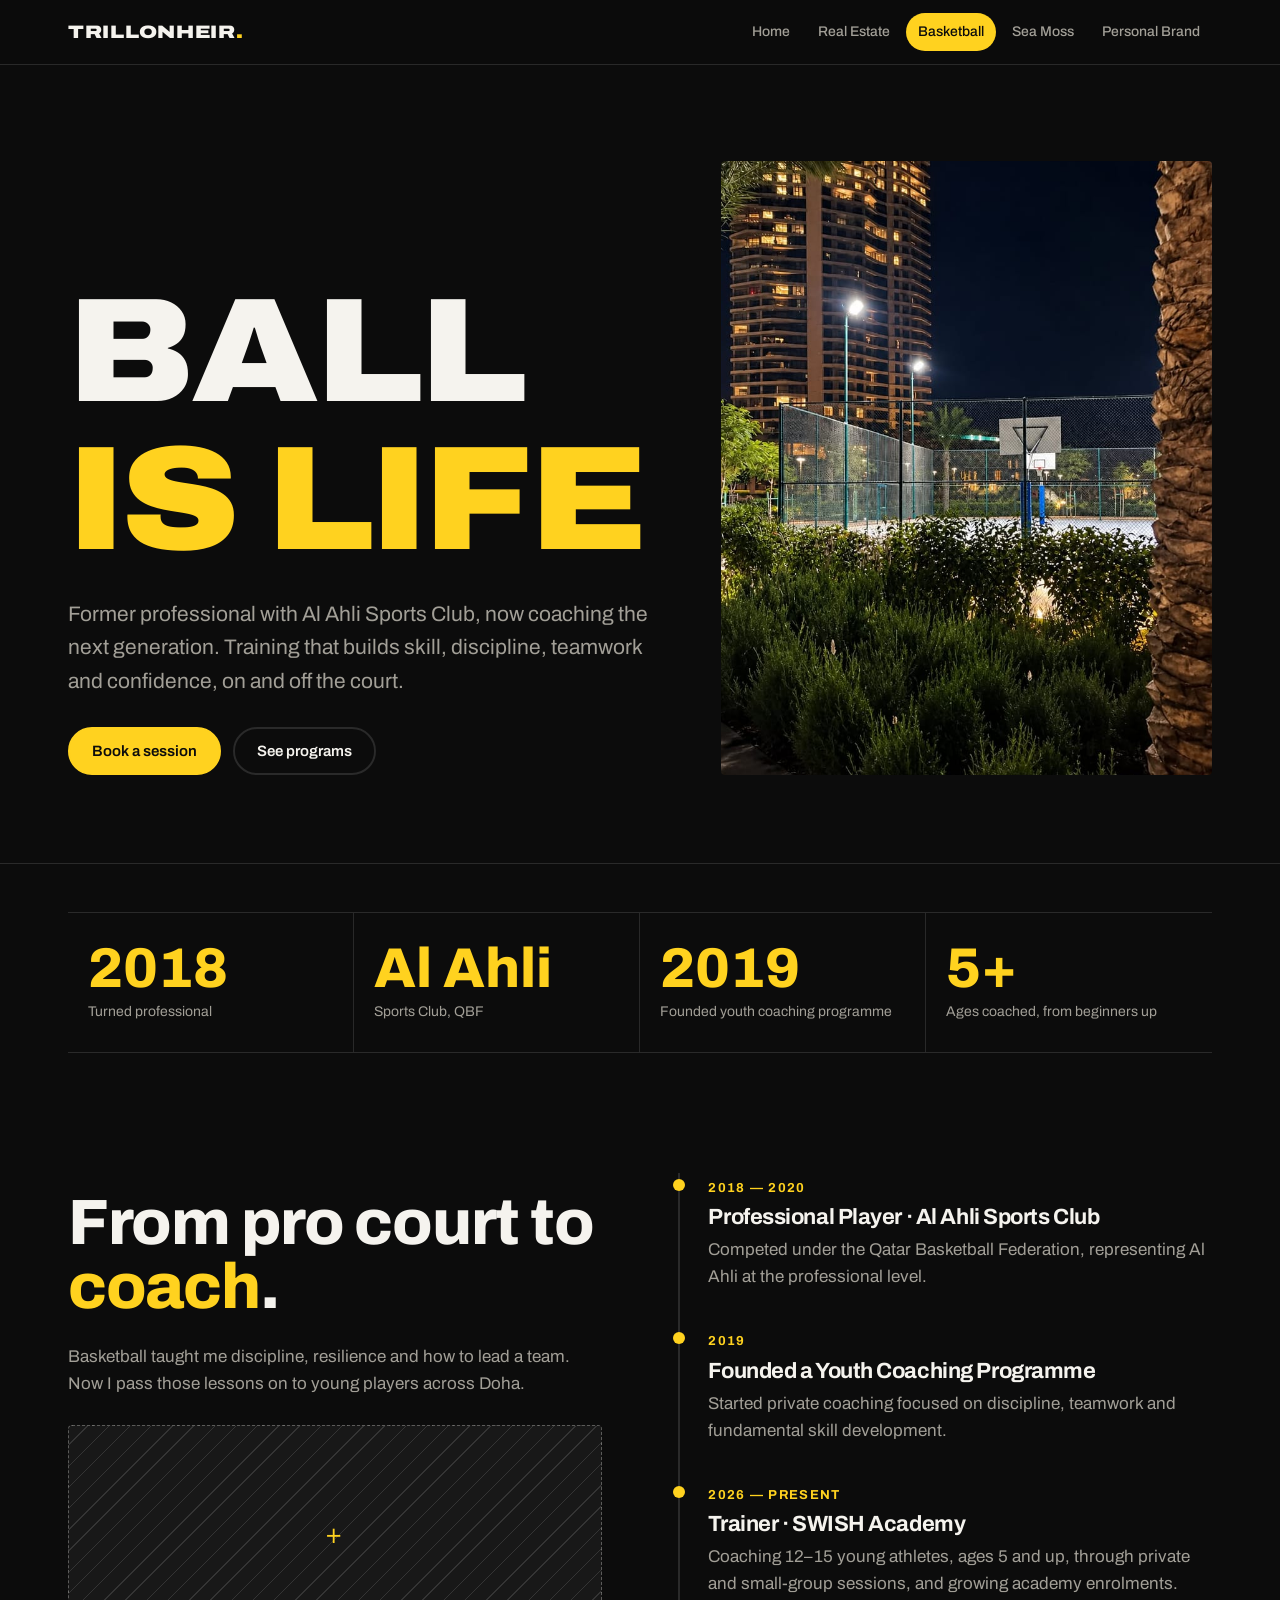
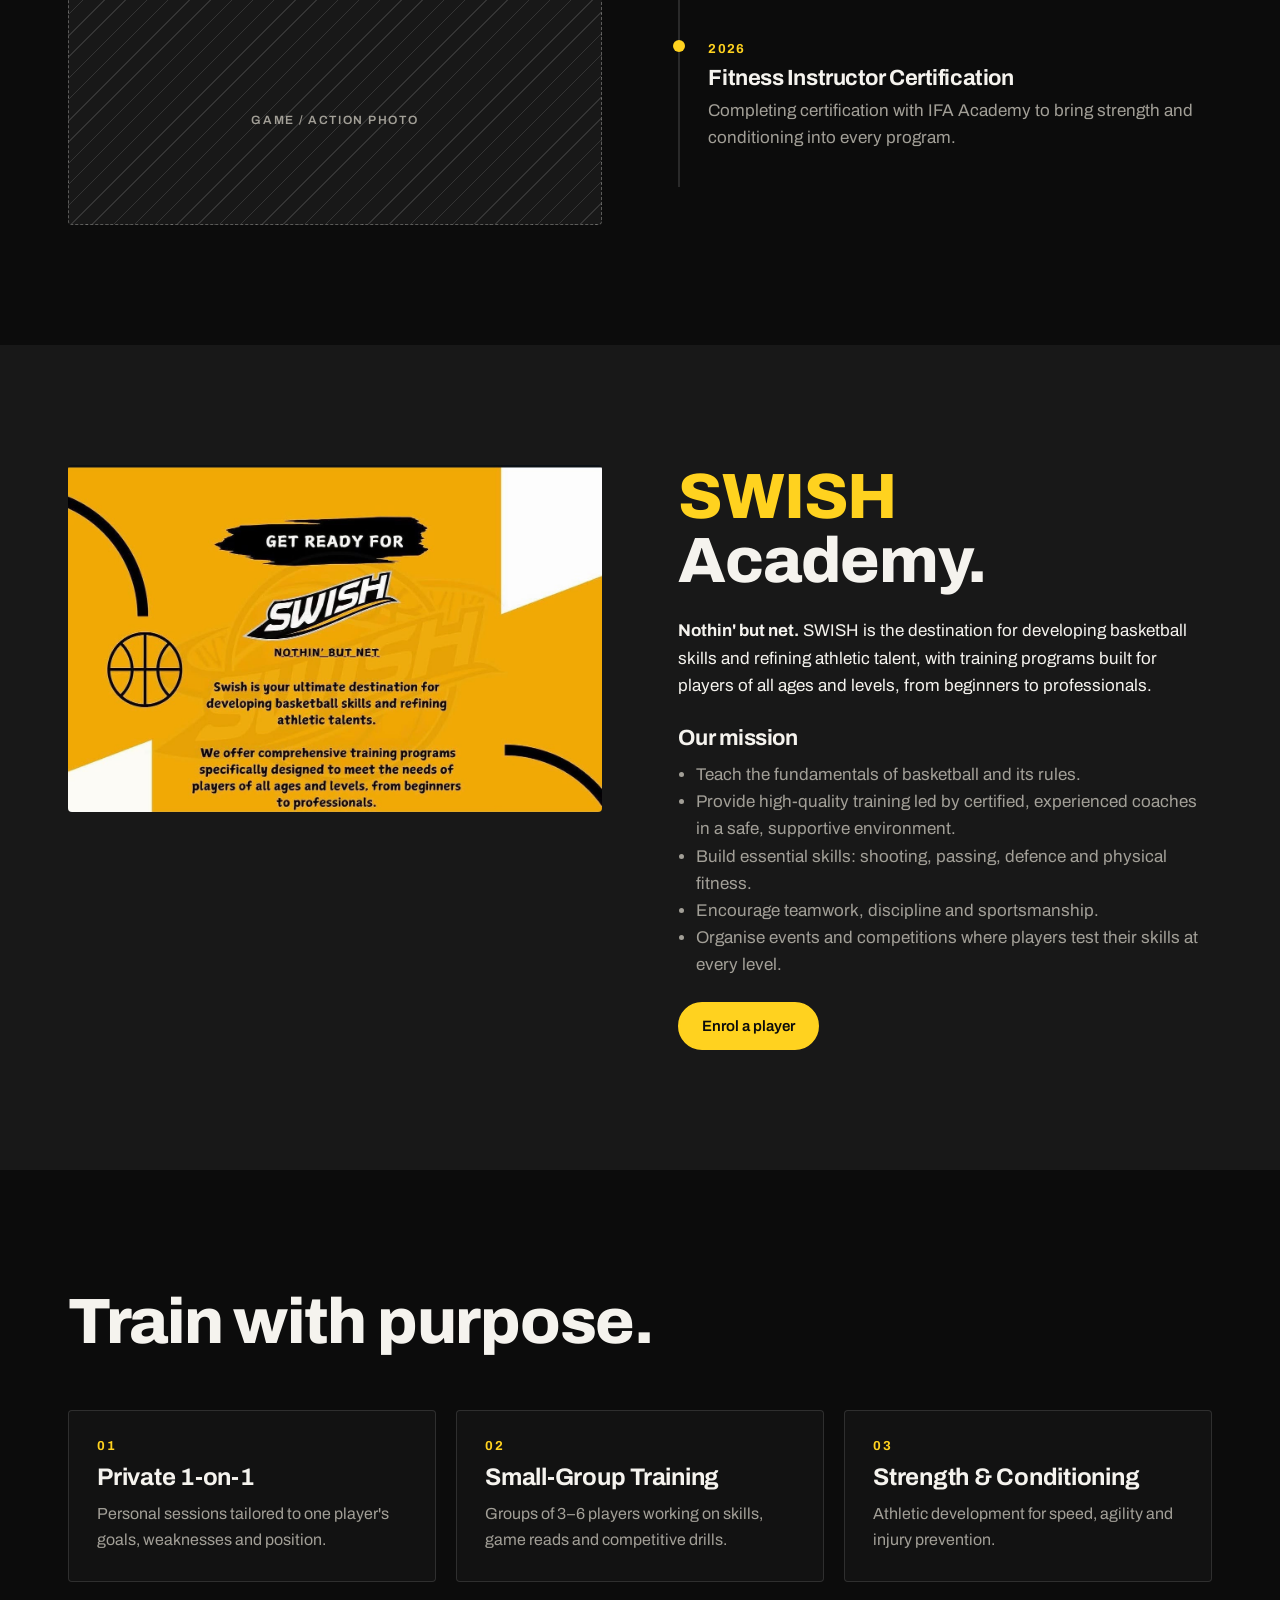
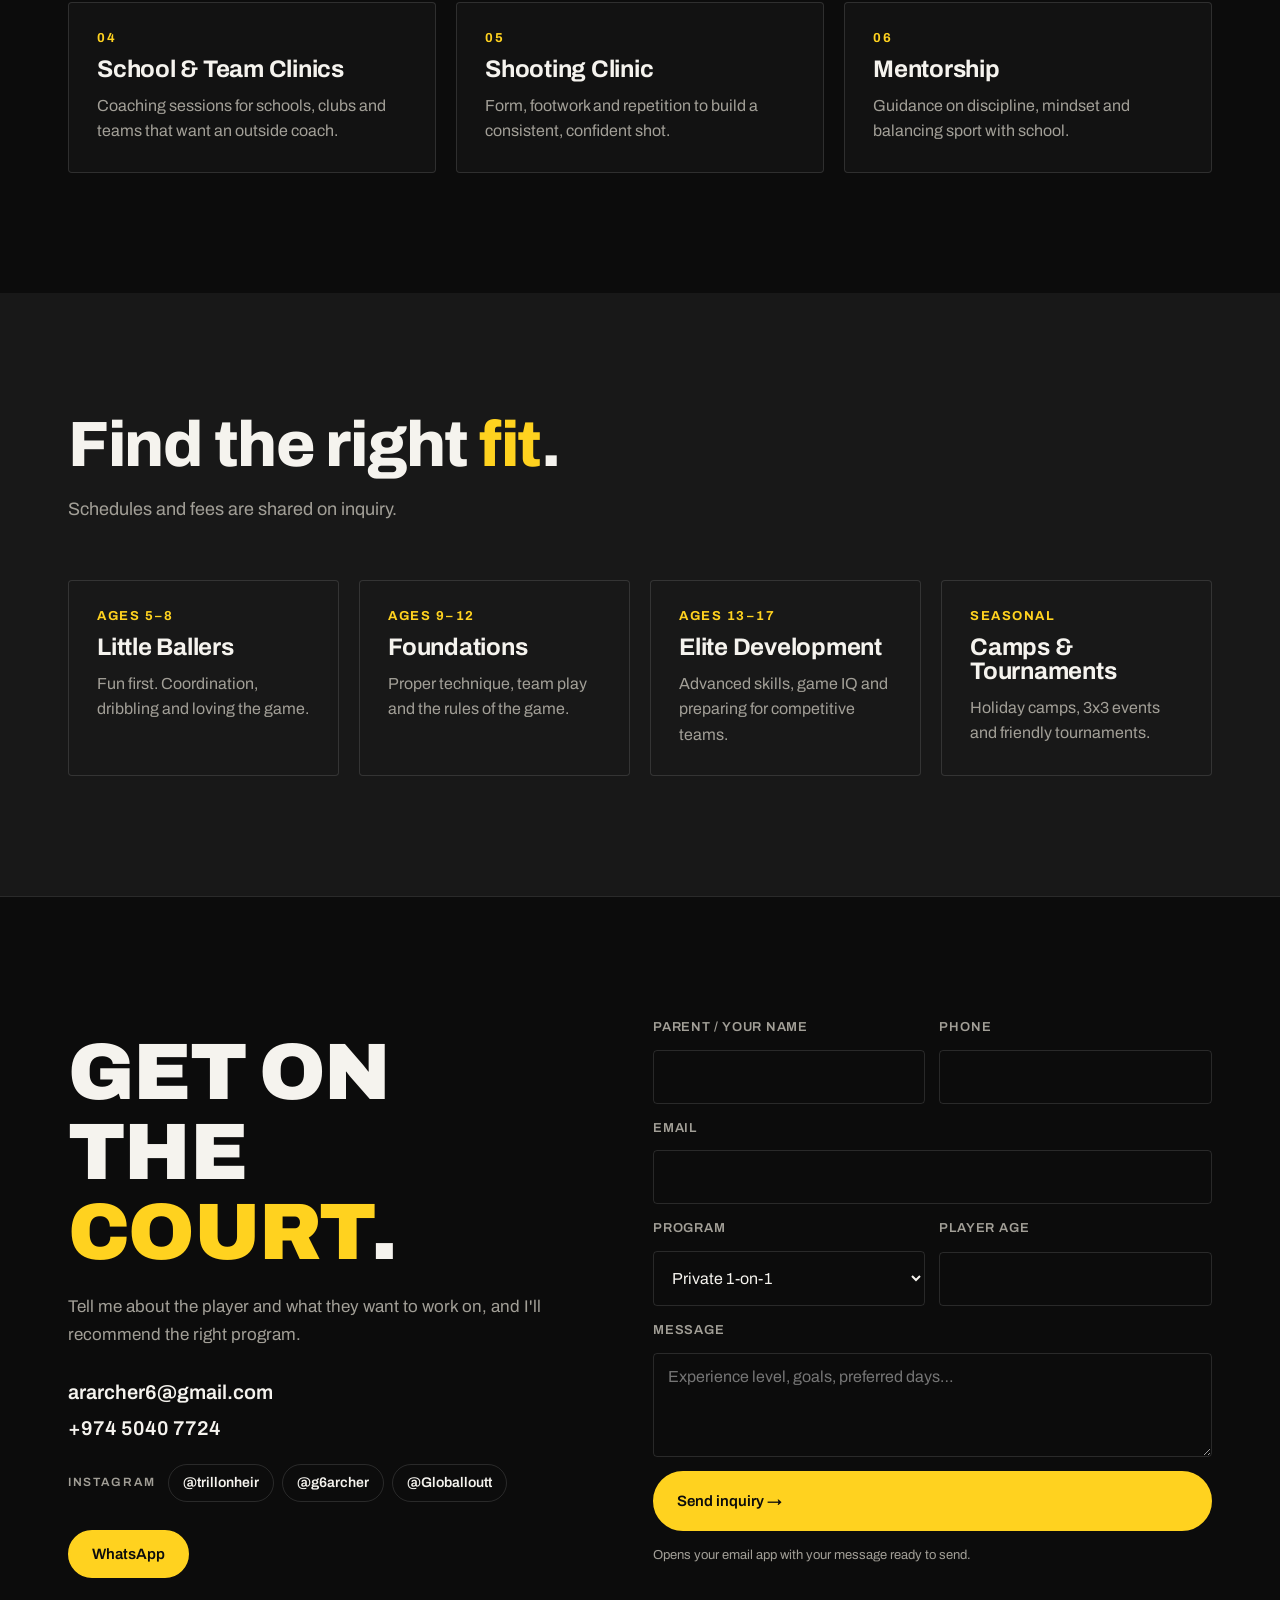
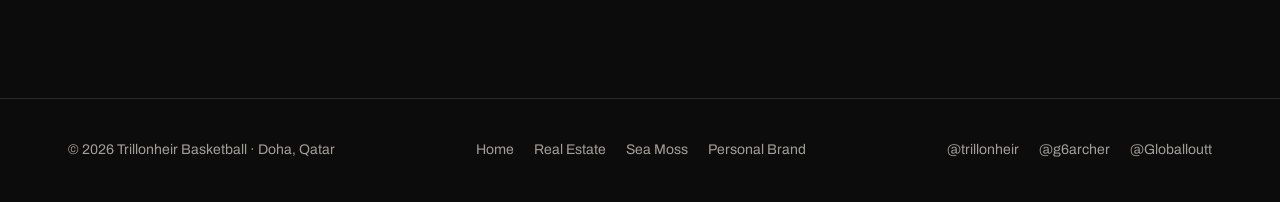
==== commit a772cb85: "Rename CMOS to Sea Moss, add property, SWISH and lifestyle photos Co-Authored-By: Claude Opus 5.5 <n" ====
--- a/basketball.html
+++ b/basketball.html
@@ -21,7 +21,7 @@
         <a href="index.html">Home</a>
         <a href="real-estate.html">Real Estate</a>
         <a href="basketball.html" aria-current="page">Basketball</a>
-        <a href="cmos.html">CMOS</a>
+        <a href="sea-moss.html">Sea Moss</a>
         <a href="personal-brand.html">Personal Brand</a>
       </nav>
     </div>
@@ -40,7 +40,7 @@
           </div>
         </div>
         <div class="hero-media">
-          <div class="ph">Hero photo</div>
+          <img src="images/bb-court-night.jpg" alt="Floodlit outdoor basketball court at night beside a residential tower" width="941" height="1672">
         </div>
       </div>
     </section>
@@ -91,20 +91,20 @@
     <!-- ACADEMY -->
     <section class="alt" id="academy">
       <div class="wrap split">
-        <div class="reveal" style="display:grid;grid-template-columns:1fr 1fr;gap:14px">
-          <div class="ph" style="aspect-ratio:3/4">Academy photo</div>
-          <div class="ph" style="aspect-ratio:3/4;margin-top:40px">Training photo</div>
+        <div class="reveal">
+          <img class="photo" src="images/swish-intro.jpg" alt="Get ready for SWISH: Nothin' but net. Training programs for players of all ages and levels." loading="lazy" style="aspect-ratio:1282/833">
         </div>
         <div class="reveal">
-          <h2 style="font-size:clamp(36px,6vw,64px);font-weight:800;margin:18px 0 24px">The <span class="accent">academy</span>.</h2>
-          <p>A structured training program for young players who want to get better every week. Sessions are built around
-            the basics that matter: footwork, ball handling, shooting form, defence and basketball IQ.</p>
-          <p class="muted">Every player gets a coach who has played at the professional level and knows what it takes to grow,
-            from first dribble to competitive team play.</p>
+          <h2 style="font-size:clamp(36px,6vw,64px);font-weight:800;margin:0 0 24px"><span class="accent">SWISH</span> Academy.</h2>
+          <p><strong>Nothin' but net.</strong> SWISH is the destination for developing basketball skills and refining athletic talent,
+            with training programs built for players of all ages and levels, from beginners to professionals.</p>
+          <h3 style="font-size:22px;margin:28px 0 12px">Our mission</h3>
           <ul class="muted" style="padding-left:18px;margin:0 0 24px">
-            <li>Age-grouped sessions, from 5 years old upward</li>
-            <li>Small groups so every player gets attention</li>
-            <li>Progress tracked season to season</li>
+            <li>Teach the fundamentals of basketball and its rules.</li>
+            <li>Provide high-quality training led by certified, experienced coaches in a safe, supportive environment.</li>
+            <li>Build essential skills: shooting, passing, defence and physical fitness.</li>
+            <li>Encourage teamwork, discipline and sportsmanship.</li>
+            <li>Organise events and competitions where players test their skills at every level.</li>
           </ul>
           <a class="btn" href="#contact">Enrol a player</a>
         </div>
@@ -187,7 +187,7 @@
   <footer class="site-footer">
     <div class="wrap">
       <span>© <span data-year>2026</span> Trillonheir Basketball · Doha, Qatar</span>
-      <nav><a href="index.html">Home</a><a href="real-estate.html">Real Estate</a><a href="cmos.html">CMOS</a><a href="personal-brand.html">Personal Brand</a></nav>
+      <nav><a href="index.html">Home</a><a href="real-estate.html">Real Estate</a><a href="sea-moss.html">Sea Moss</a><a href="personal-brand.html">Personal Brand</a></nav>
       <nav aria-label="Instagram"><a href="https://www.instagram.com/trillonheir/" target="_blank" rel="noopener">@trillonheir</a><a href="https://www.instagram.com/g6archer/" target="_blank" rel="noopener">@g6archer</a><a href="https://www.instagram.com/globalloutt/" target="_blank" rel="noopener">@Globalloutt</a></nav>
     </div>
   </footer>
--- a/css/style.css
+++ b/css/style.css
@@ -1,7 +1,7 @@
 /* =========================================================
    TRILLONHEIR — shared styles
    Each page sets a theme class on <body>:
-     .t-home  .t-realestate  .t-basketball  .t-cmos  .t-personal
+     .t-home  .t-realestate  .t-basketball  .t-seamoss  .t-personal
    Change a page's colours by editing its block below.
    ========================================================= */
 
@@ -22,7 +22,7 @@
   --bg: #0c0c0c; --bg-2: #181818; --ink: #f5f3ee; --muted: #a29f97;
   --accent: #ffd21f; --accent-ink: #0c0c0c; --line: rgba(255,255,255,.12);
 }
-.t-cmos { /* blue with pink accents */
+.t-seamoss { /* blue with pink accents */
   --bg: #0b1a4a; --bg-2: #112562; --ink: #eef1ff; --muted: #9fabd6;
   --accent: #ff6fb1; --accent-ink: #0b1a4a; --line: rgba(255,255,255,.14);
 }
@@ -245,7 +245,7 @@
 .tile:hover .go { transform: rotate(-45deg); }
 .tile.re { --t-bg: #0f3a2c; --t-accent: #e5483f; }
 .tile.bb { --t-bg: #0c0c0c; --t-accent: #ffd21f; }
-.tile.cm { --t-bg: #0b1a4a; --t-accent: #ff6fb1; }
+.tile.sm { --t-bg: #0b1a4a; --t-accent: #ff6fb1; }
 .tile.pb { --t-bg: #2a2520; --t-accent: #ebe5d9; }
 @media (max-width: 700px) { .tiles { grid-template-columns: 1fr; } .tile { aspect-ratio: 4/4.4; } }
 
@@ -292,3 +292,7 @@
   position: absolute; left: 14px; bottom: 14px; font-size: 12px; font-weight: 700; letter-spacing: .12em; text-transform: uppercase;
   background: var(--ink); color: var(--bg); padding: 7px 12px; border-radius: 99px;
 }
+
+/* Photos placed where a .ph slot was */
+.photo { display: block; width: 100%; height: 100%; object-fit: cover; border-radius: var(--radius); }
+.photo[style*="aspect-ratio"] { height: auto; }
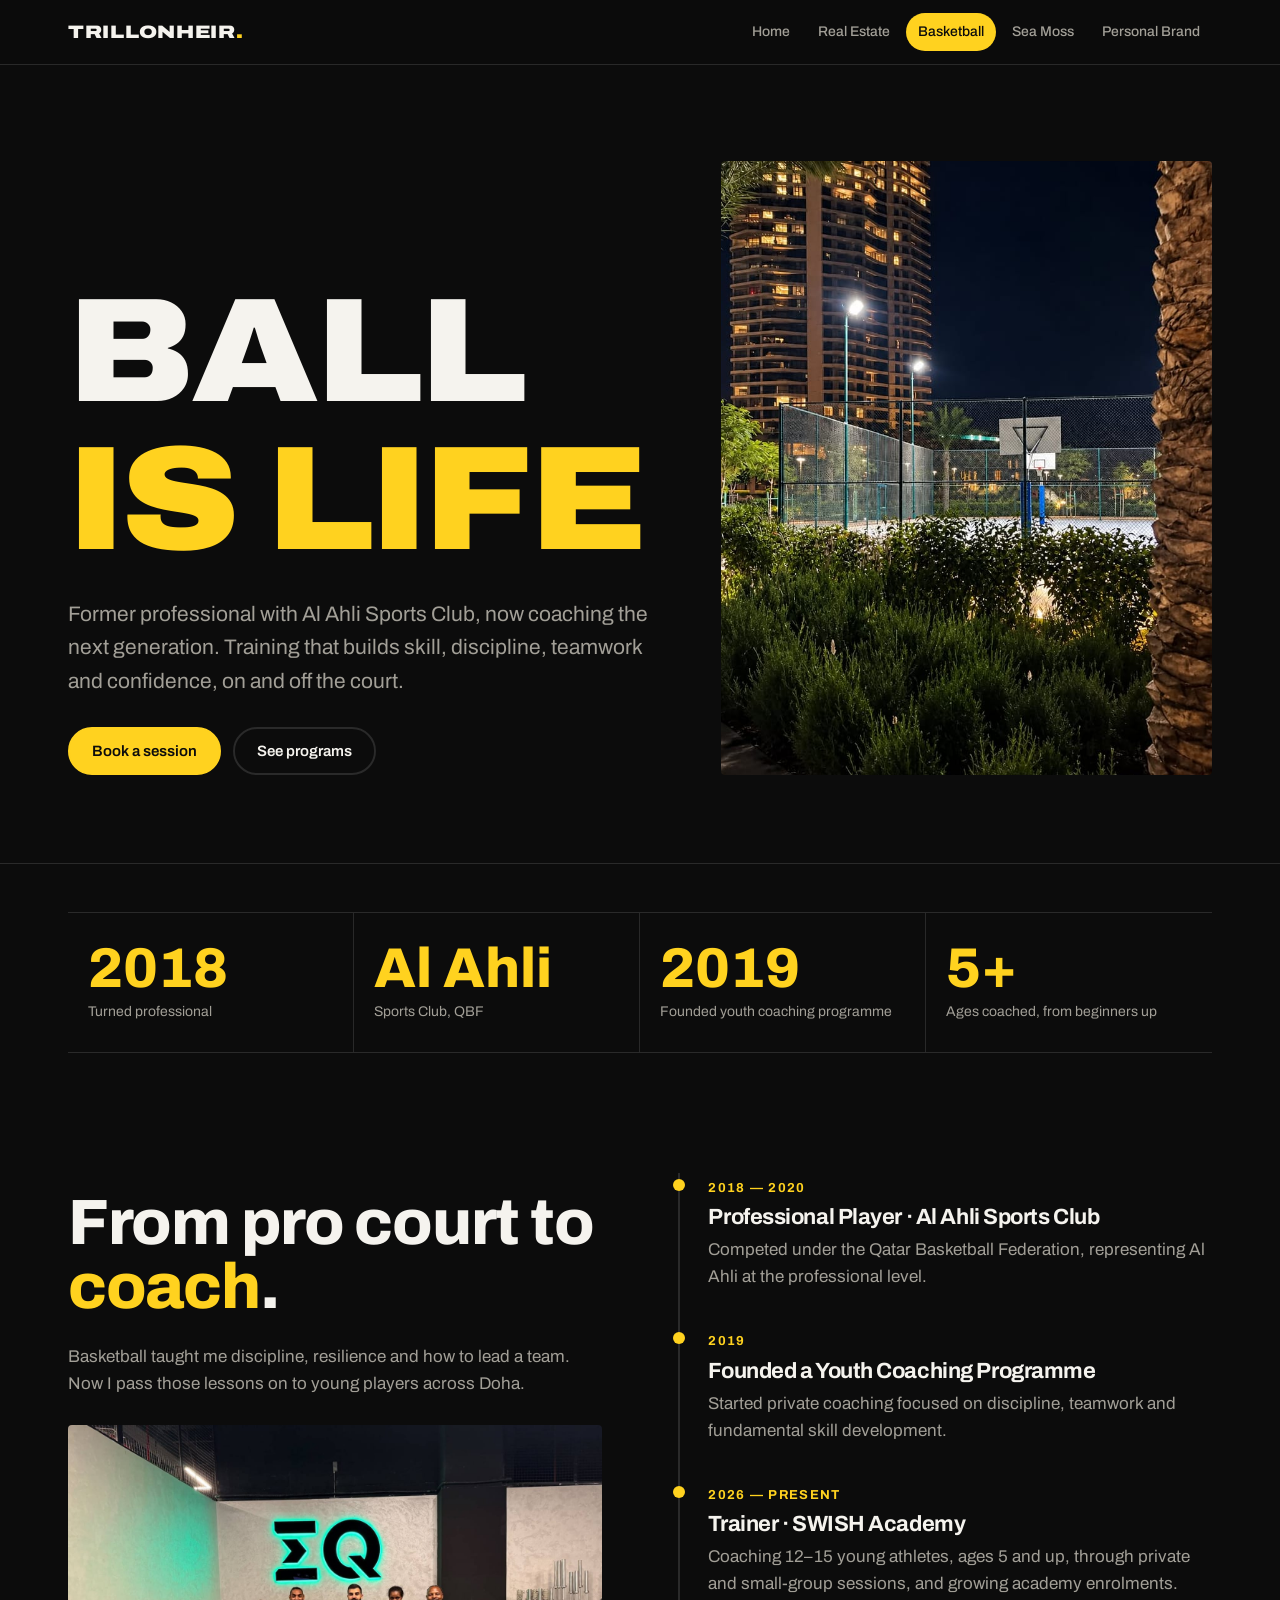
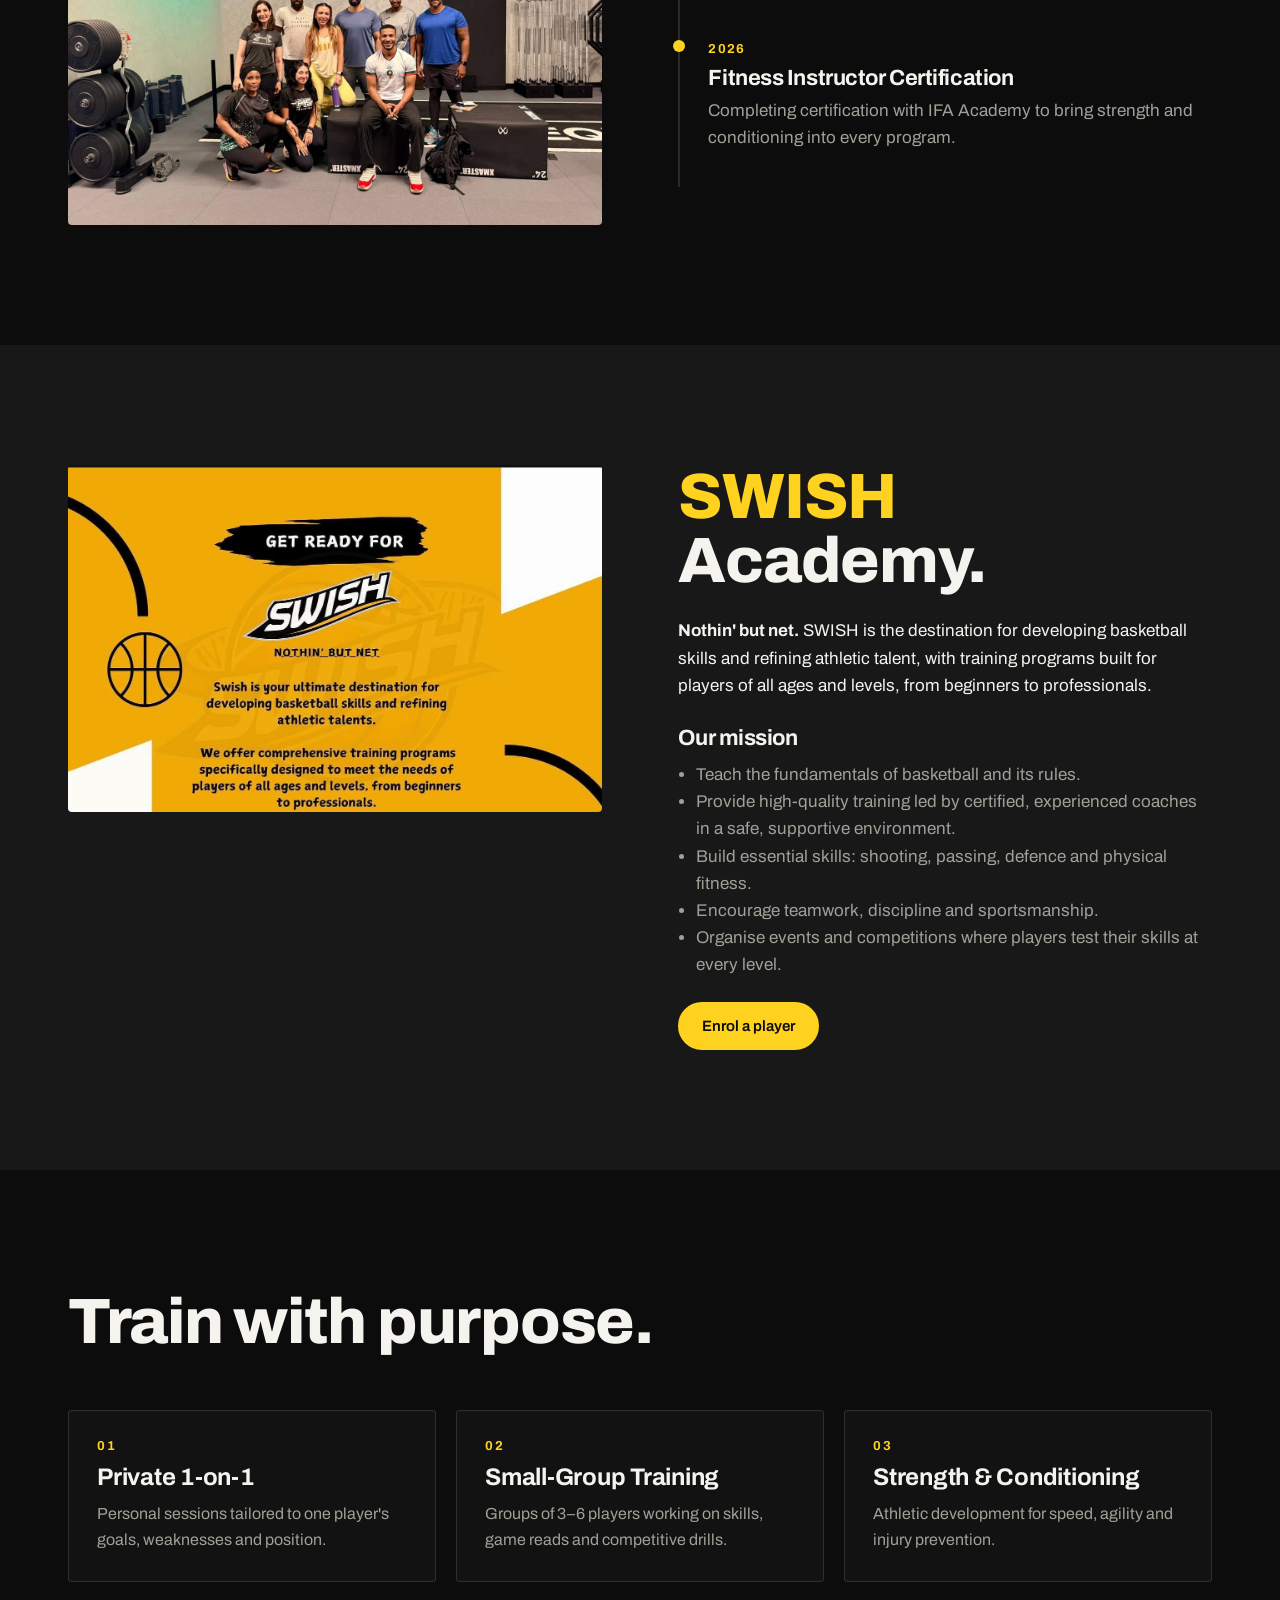
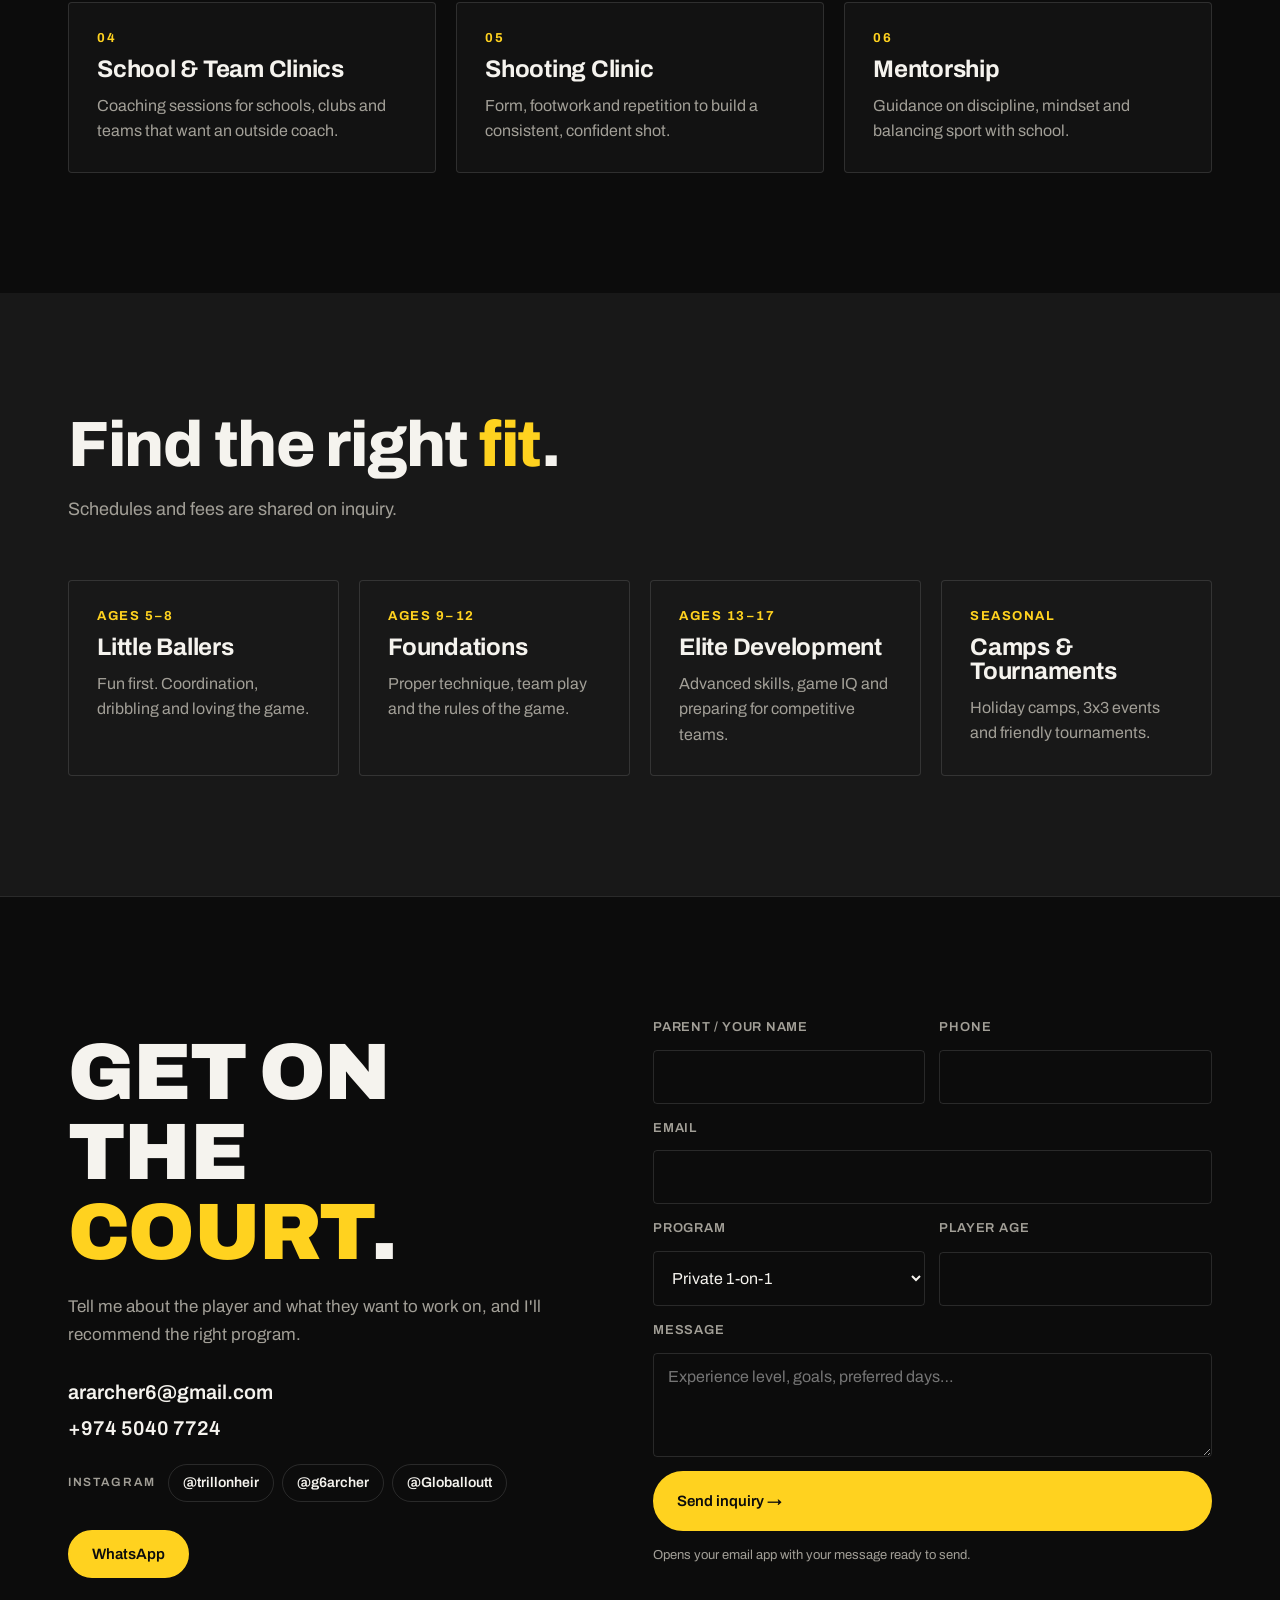
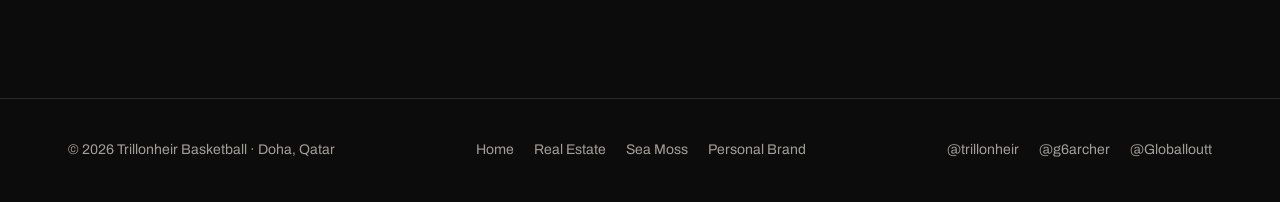
==== commit a2318604: "Add Qatari Sea Moss menu and prices, gym and café photos Co-Authored-By: Claude Opus 5.5 <noreply@an" ====
--- a/basketball.html
+++ b/basketball.html
@@ -61,7 +61,7 @@
           <h2 style="font-size:clamp(36px,6vw,64px);font-weight:800;margin:18px 0 24px">From pro court to <span class="accent">coach</span>.</h2>
           <p class="muted">Basketball taught me discipline, resilience and how to lead a team. Now I pass those lessons on to
             young players across Doha.</p>
-          <div class="ph" style="aspect-ratio:4/3;margin-top:28px">Game / action photo</div>
+          <img class="photo" src="images/fitness-eq-group.jpg" alt="The founder with a group after a training session at a gym" loading="lazy" style="aspect-ratio:4/3;margin-top:28px">
         </div>
         <ol class="timeline reveal">
           <li>
--- a/css/style.css
+++ b/css/style.css
@@ -296,3 +296,8 @@
 /* Photos placed where a .ph slot was */
 .photo { display: block; width: 100%; height: 100%; object-fit: cover; border-radius: var(--radius); }
 .photo[style*="aspect-ratio"] { height: auto; }
+
+/* Sea moss price list */
+.menu-list { list-style: none; margin: 24px 0 8px; padding: 0; border-top: 1px solid var(--line); }
+.menu-list li { display: flex; justify-content: space-between; gap: 16px; padding: 16px 0; border-bottom: 1px solid var(--line); font-size: 18px; }
+.menu-list strong { color: var(--accent); white-space: nowrap; }
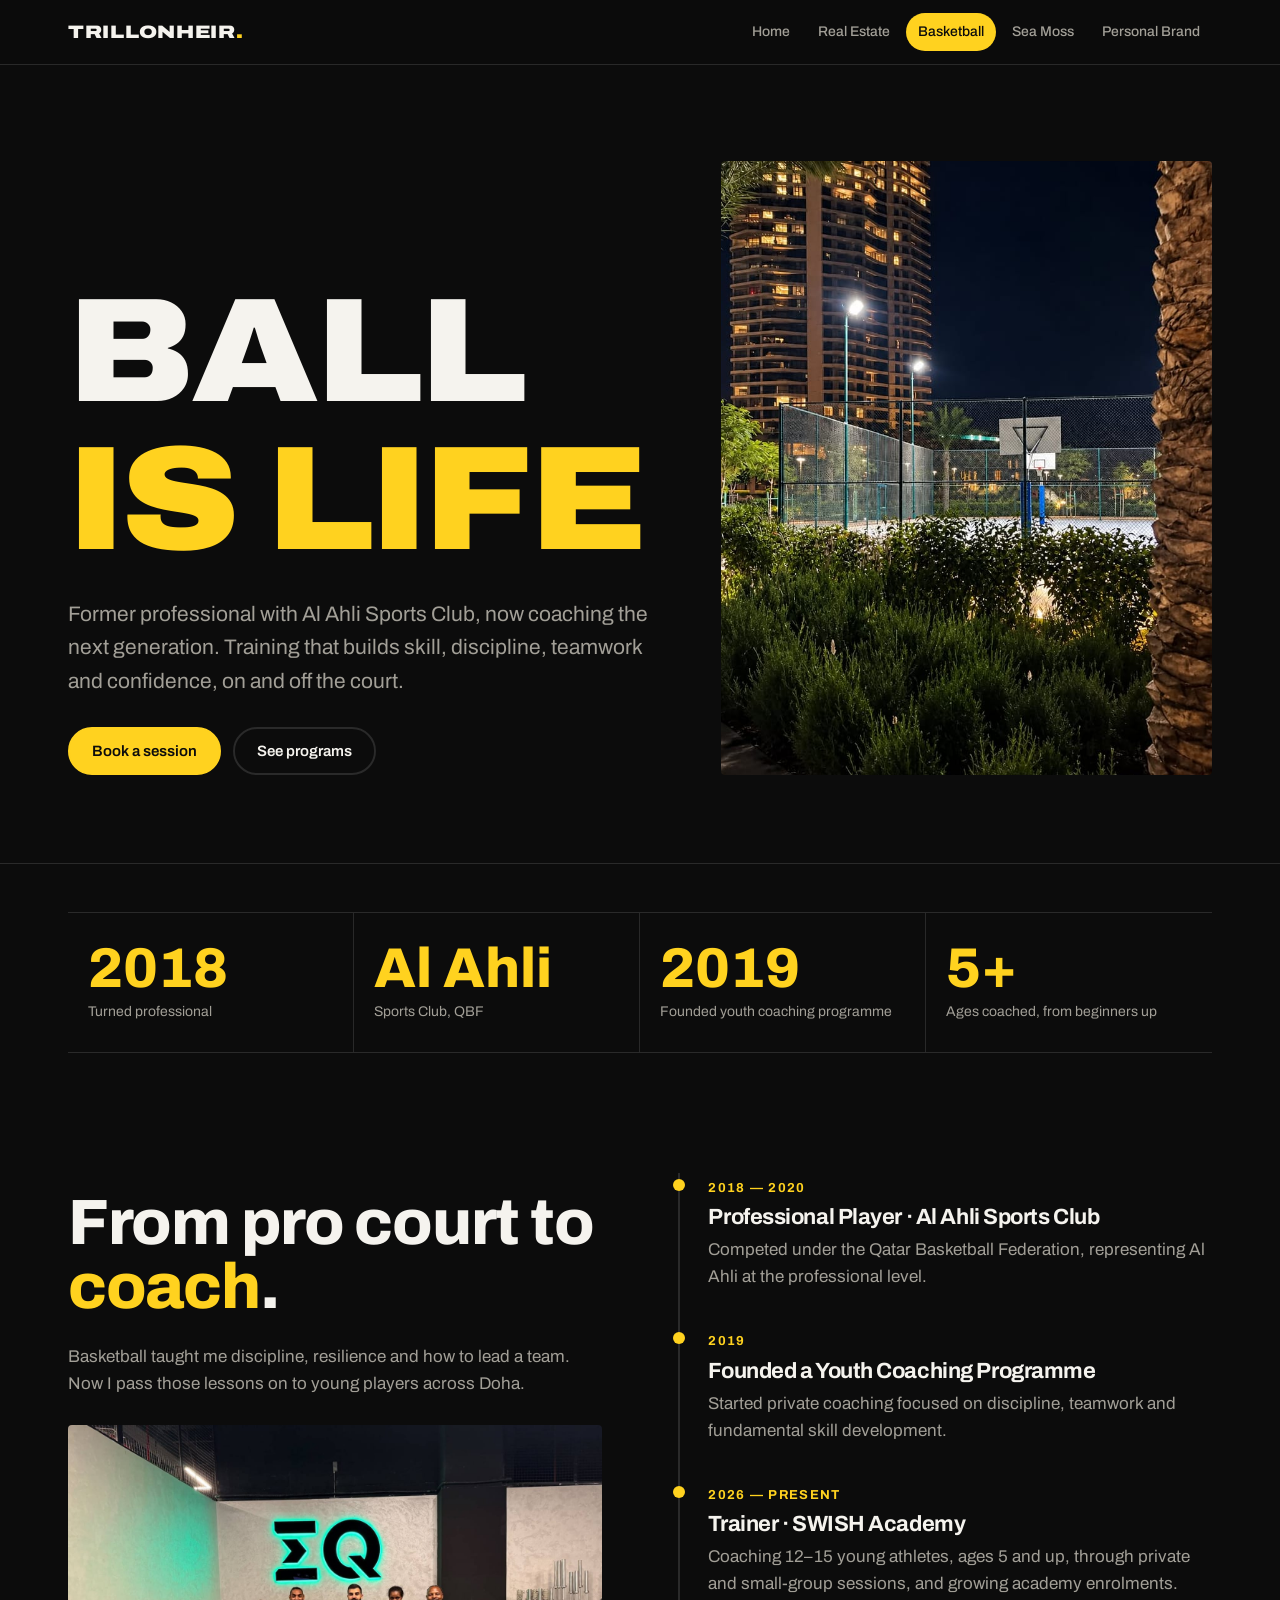
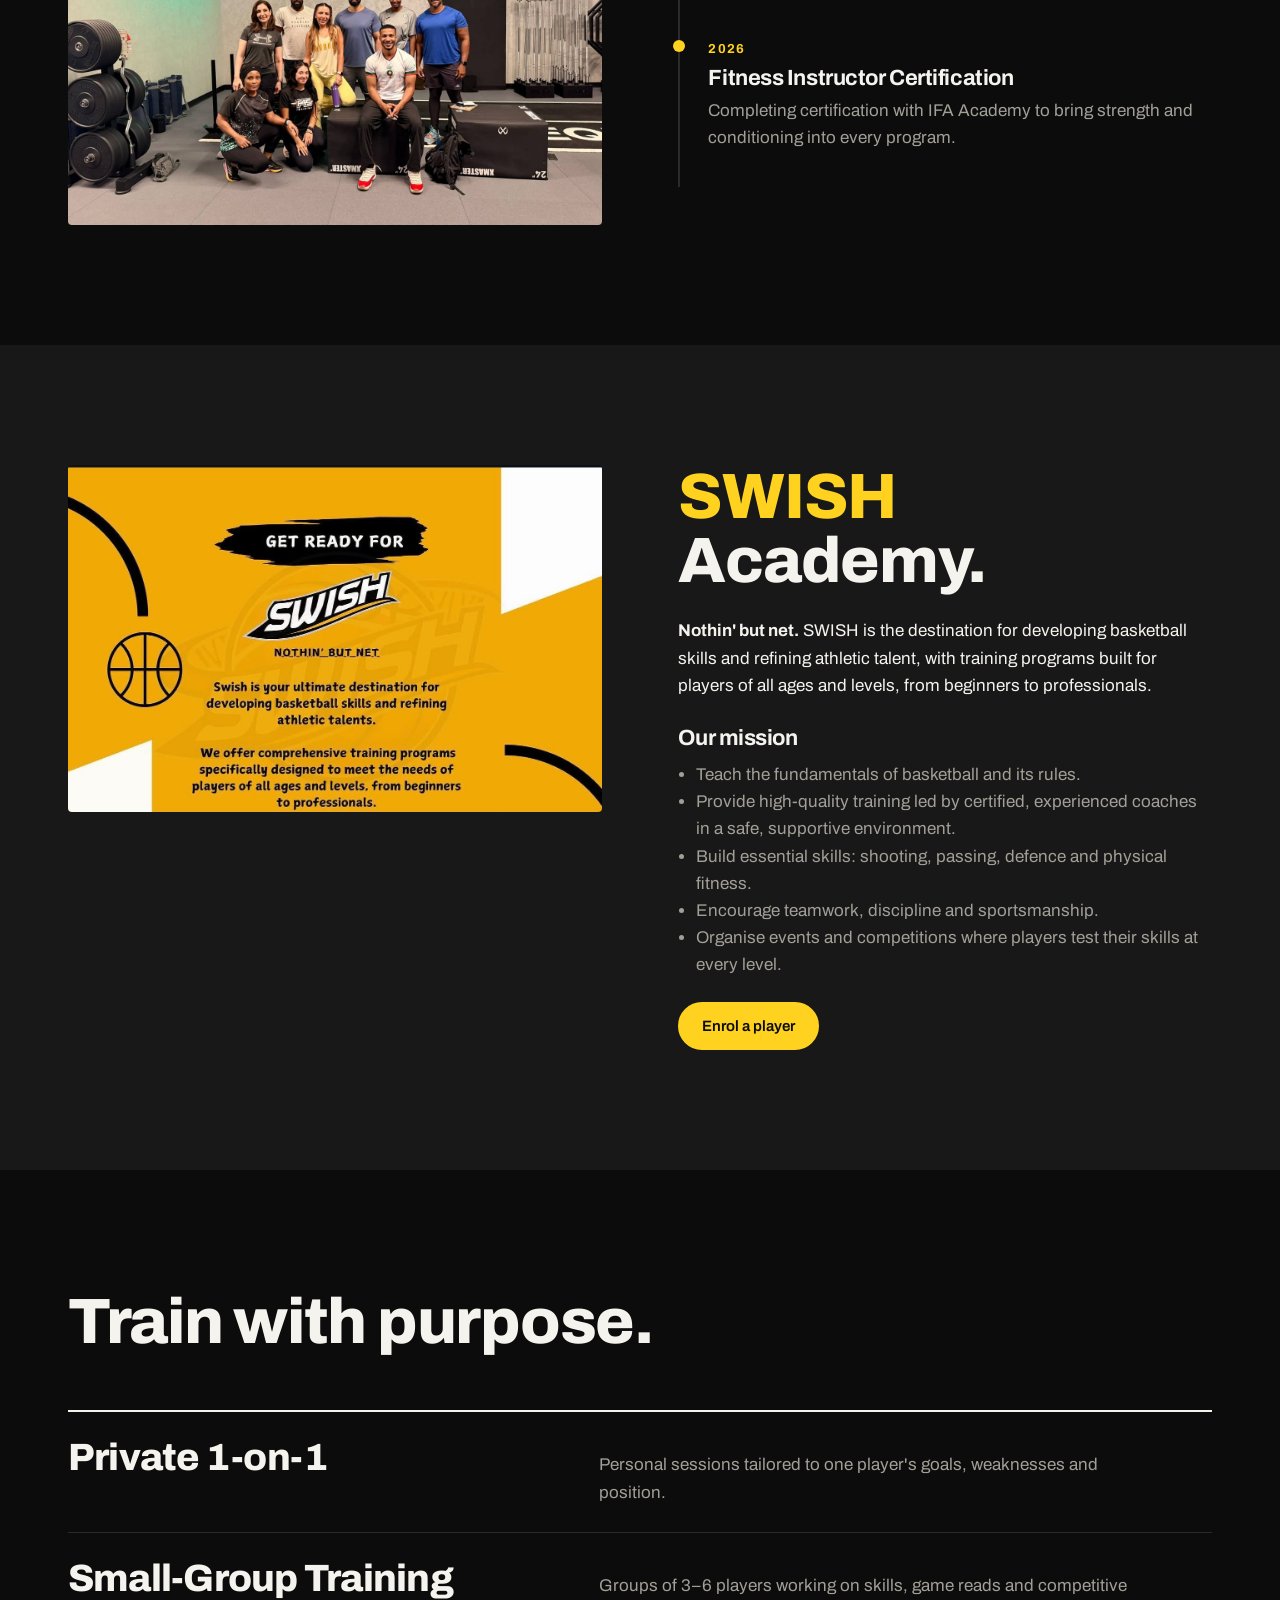
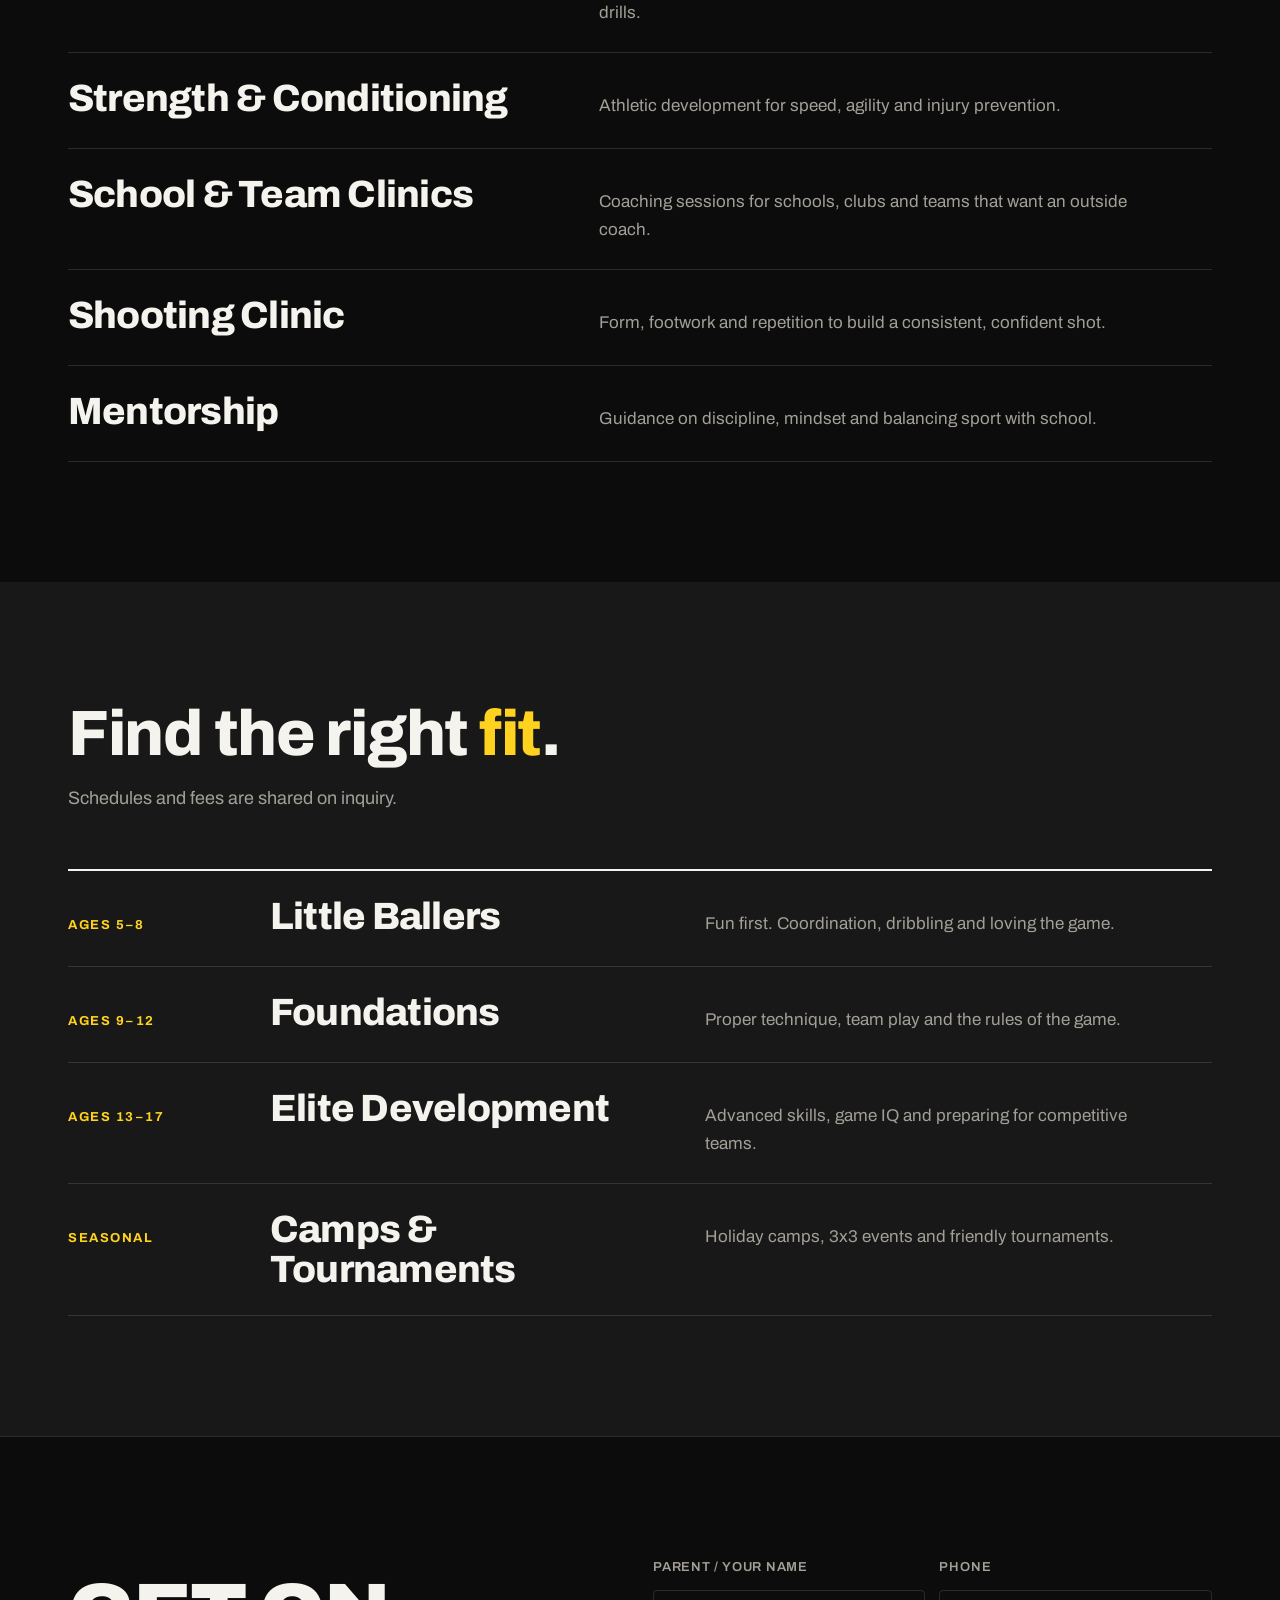
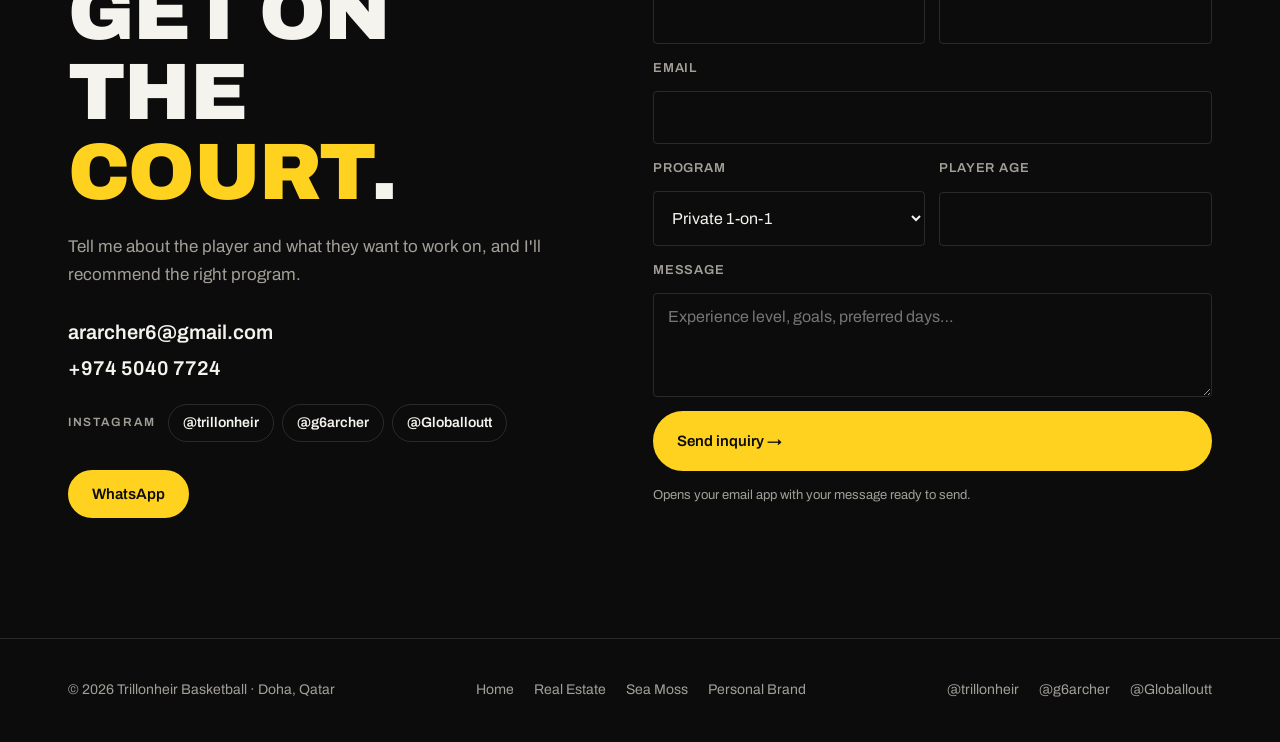
==== commit d7ea97ff: "Replace boxed cards with staircase steps and editorial rows Co-Authored-By: Claude Opus 5.5 <noreply" ====
--- a/basketball.html
+++ b/basketball.html
@@ -117,14 +117,14 @@
         <div class="section-head reveal">
           <h2>Train with purpose.</h2>
         </div>
-        <div class="grid grid-3">
-          <div class="card reveal"><span class="num">01</span><h3>Private 1-on-1</h3><p>Personal sessions tailored to one player's goals, weaknesses and position.</p></div>
-          <div class="card reveal"><span class="num">02</span><h3>Small-Group Training</h3><p>Groups of 3–6 players working on skills, game reads and competitive drills.</p></div>
-          <div class="card reveal"><span class="num">03</span><h3>Strength &amp; Conditioning</h3><p>Athletic development for speed, agility and injury prevention.</p></div>
-          <div class="card reveal"><span class="num">04</span><h3>School &amp; Team Clinics</h3><p>Coaching sessions for schools, clubs and teams that want an outside coach.</p></div>
-          <div class="card reveal"><span class="num">05</span><h3>Shooting Clinic</h3><p>Form, footwork and repetition to build a consistent, confident shot.</p></div>
-          <div class="card reveal"><span class="num">06</span><h3>Mentorship</h3><p>Guidance on discipline, mindset and balancing sport with school.</p></div>
-        </div>
+        <ul class="rows reveal rows-plain">
+          <li><h3>Private 1-on-1</h3><p>Personal sessions tailored to one player's goals, weaknesses and position.</p><span class="arrow" aria-hidden="true">→</span></li>
+          <li><h3>Small-Group Training</h3><p>Groups of 3–6 players working on skills, game reads and competitive drills.</p><span class="arrow" aria-hidden="true">→</span></li>
+          <li><h3>Strength &amp; Conditioning</h3><p>Athletic development for speed, agility and injury prevention.</p><span class="arrow" aria-hidden="true">→</span></li>
+          <li><h3>School &amp; Team Clinics</h3><p>Coaching sessions for schools, clubs and teams that want an outside coach.</p><span class="arrow" aria-hidden="true">→</span></li>
+          <li><h3>Shooting Clinic</h3><p>Form, footwork and repetition to build a consistent, confident shot.</p><span class="arrow" aria-hidden="true">→</span></li>
+          <li><h3>Mentorship</h3><p>Guidance on discipline, mindset and balancing sport with school.</p><span class="arrow" aria-hidden="true">→</span></li>
+        </ul>
       </div>
     </section>
 
@@ -135,12 +135,12 @@
           <h2>Find the right <span class="accent">fit</span>.</h2>
           <p>Schedules and fees are shared on inquiry.</p>
         </div>
-        <div class="grid grid-4">
-          <div class="card reveal"><span class="num">AGES 5–8</span><h3>Little Ballers</h3><p>Fun first. Coordination, dribbling and loving the game.</p></div>
-          <div class="card reveal"><span class="num">AGES 9–12</span><h3>Foundations</h3><p>Proper technique, team play and the rules of the game.</p></div>
-          <div class="card reveal"><span class="num">AGES 13–17</span><h3>Elite Development</h3><p>Advanced skills, game IQ and preparing for competitive teams.</p></div>
-          <div class="card reveal"><span class="num">SEASONAL</span><h3>Camps &amp; Tournaments</h3><p>Holiday camps, 3x3 events and friendly tournaments.</p></div>
-        </div>
+        <ul class="rows reveal">
+          <li><span class="k">AGES 5–8</span><h3>Little Ballers</h3><p>Fun first. Coordination, dribbling and loving the game.</p><span class="arrow" aria-hidden="true">→</span></li>
+          <li><span class="k">AGES 9–12</span><h3>Foundations</h3><p>Proper technique, team play and the rules of the game.</p><span class="arrow" aria-hidden="true">→</span></li>
+          <li><span class="k">AGES 13–17</span><h3>Elite Development</h3><p>Advanced skills, game IQ and preparing for competitive teams.</p><span class="arrow" aria-hidden="true">→</span></li>
+          <li><span class="k">SEASONAL</span><h3>Camps &amp; Tournaments</h3><p>Holiday camps, 3x3 events and friendly tournaments.</p><span class="arrow" aria-hidden="true">→</span></li>
+        </ul>
       </div>
     </section>
 
--- a/css/style.css
+++ b/css/style.css
@@ -301,3 +301,57 @@
 .menu-list { list-style: none; margin: 24px 0 8px; padding: 0; border-top: 1px solid var(--line); }
 .menu-list li { display: flex; justify-content: space-between; gap: 16px; padding: 16px 0; border-bottom: 1px solid var(--line); font-size: 18px; }
 .menu-list strong { color: var(--accent); white-space: nowrap; }
+
+/* Sea moss illustrations */
+.illus { display: block; width: 100%; height: 100%; }
+.split .illus { height: auto; max-width: 440px; }
+.menu-list span { display: inline-flex; align-items: center; gap: 14px; }
+.jar-ico { width: 22px; height: 31px; flex: none; }
+
+/* ---------- Editorial rows (services, programs, experience) ---------- */
+.rows { list-style: none; margin: 0; padding: 0; border-top: 2px solid var(--ink); }
+.rows li {
+  display: grid; grid-template-columns: 170px minmax(0, 1fr) minmax(0, 1.1fr) 32px; gap: 8px 32px; align-items: baseline;
+  padding: 26px 0; border-bottom: 1px solid var(--line); transition: padding .35s ease, color .2s;
+}
+.rows.rows-plain li { grid-template-columns: minmax(0, 1fr) minmax(0, 1.1fr) 32px; }
+.rows .k { font-size: 13px; font-weight: 700; letter-spacing: .12em; text-transform: uppercase; color: var(--accent); }
+.rows h3 { font-size: clamp(24px, 3vw, 38px); font-weight: 800; letter-spacing: -.02em; line-height: 1.05; }
+.rows p { margin: 0; color: var(--muted); }
+.rows .arrow { justify-self: end; font-size: 22px; color: var(--accent); opacity: 0; transform: translateX(-8px); transition: opacity .25s, transform .25s; }
+.rows li:hover { padding-left: 14px; }
+.rows li:hover .arrow { opacity: 1; transform: none; }
+@media (max-width: 760px) {
+  .rows li, .rows.rows-plain li { grid-template-columns: minmax(0, 1fr); padding: 22px 0; }
+  .rows .arrow { display: none; }
+}
+
+/* ---------- Staircase steps (Sea Moss) ---------- */
+.stairs { list-style: none; margin: 0; padding: 0; display: grid; grid-template-columns: repeat(var(--n), minmax(0, 1fr)); align-items: end; }
+.stairs li {
+  position: relative; margin-bottom: calc(var(--i) * 56px);
+  padding: 22px 24px 0 0; border-top: 5px solid var(--accent);
+}
+.stairs li + li { padding-left: 24px; border-left: 1px solid var(--line); }
+.stairs .n {
+  position: absolute; bottom: 100%; left: 0; line-height: .8; margin-bottom: 10px;
+  font-family: var(--font-display); font-weight: 900; font-size: clamp(80px, 9vw, 130px);
+  color: transparent; -webkit-text-stroke: 2px var(--accent);
+}
+.stairs li + li .n { left: 24px; }
+.stairs h3 { font-size: 24px; font-weight: 800; margin-bottom: 8px; }
+.stairs p { margin: 0; color: var(--muted); }
+.stairs { padding-top: clamp(90px, 10vw, 140px); }
+@media (max-width: 760px) {
+  .stairs { grid-template-columns: 1fr; padding-top: 0; gap: 28px; }
+  .stairs li, .stairs li + li {
+    margin: 0 0 0 calc(var(--i) * 18px); padding: 0 0 0 76px; border: 0; border-left: 4px solid var(--accent); min-height: 72px;
+  }
+  .stairs .n, .stairs li + li .n { bottom: auto; top: -4px; left: 14px; font-size: 64px; margin: 0; }
+}
+
+/* Photo + text without a box (Personal Brand interests) */
+.plain { display: grid; gap: 10px; align-content: start; }
+.plain .ph, .plain .photo { margin-bottom: 6px; }
+.plain h3 { font-size: 22px; font-weight: 800; }
+.plain p { margin: 0; color: var(--muted); font-size: 16px; }
